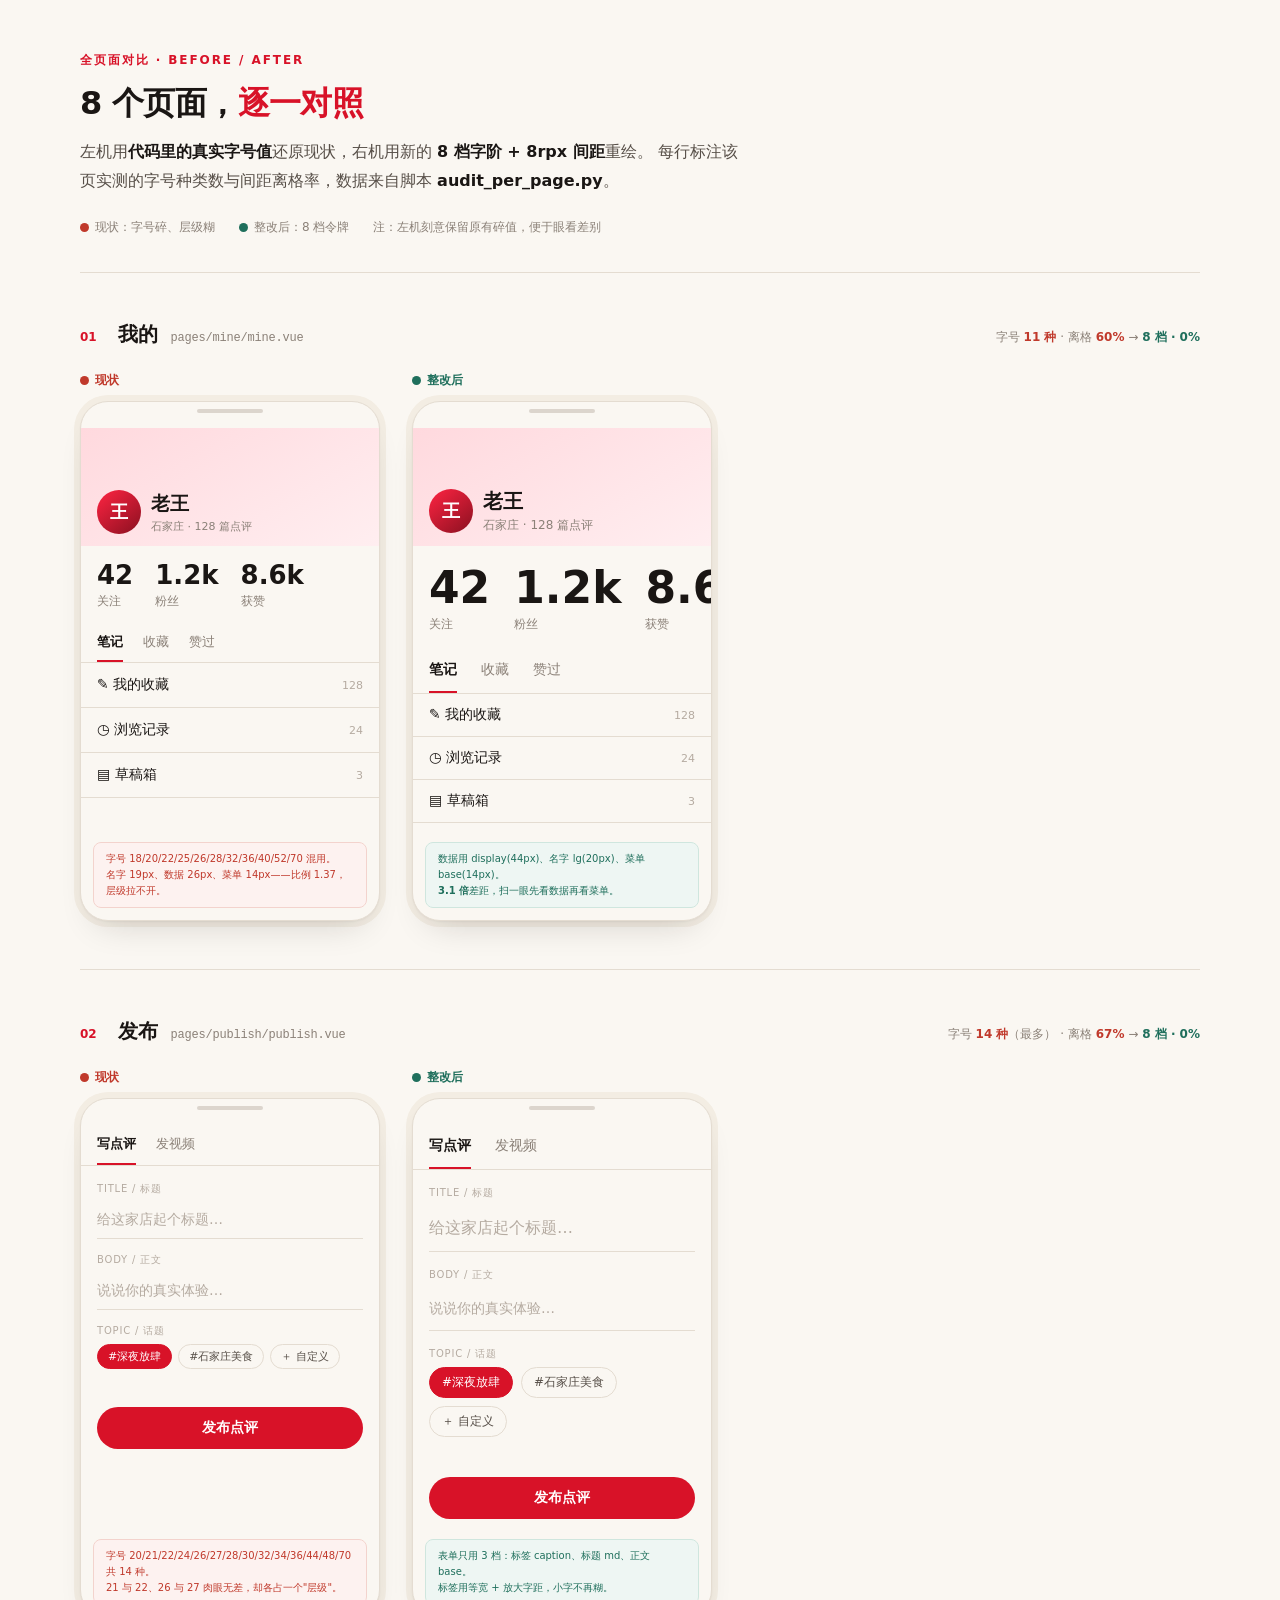
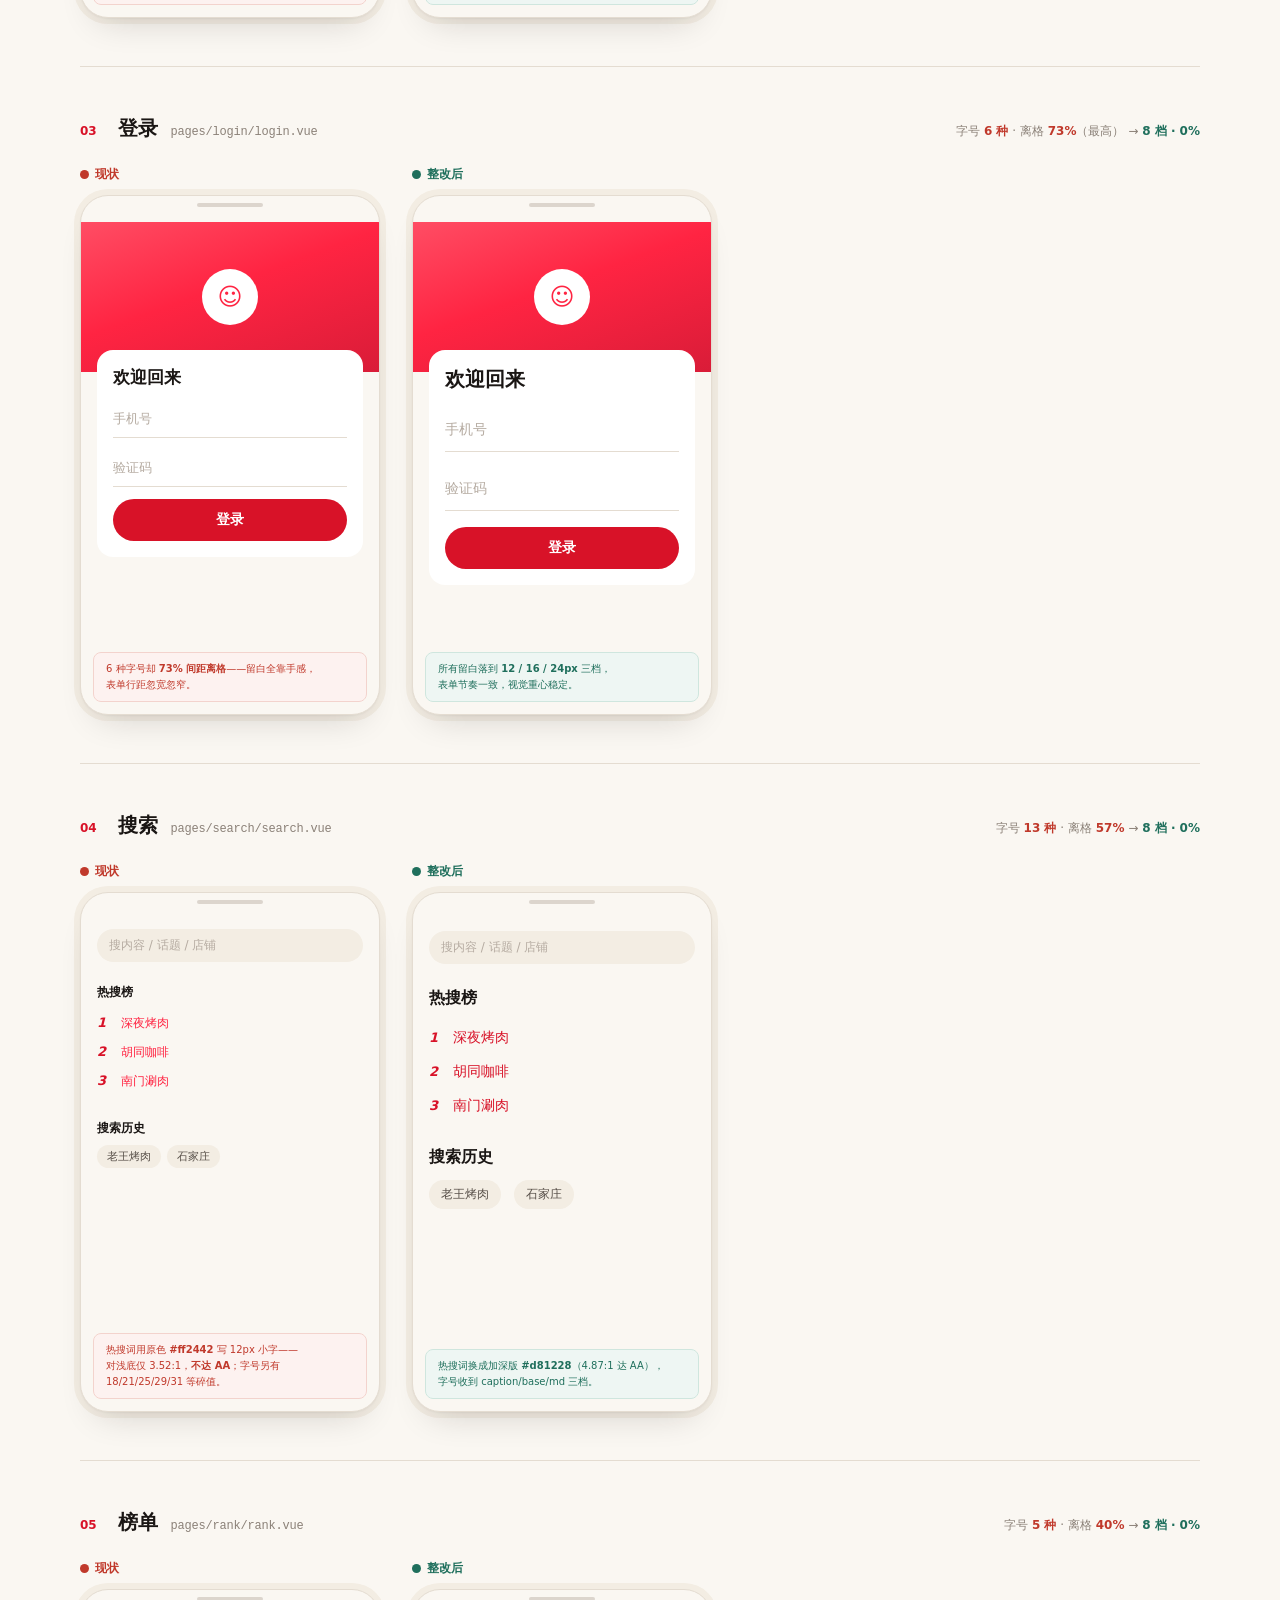
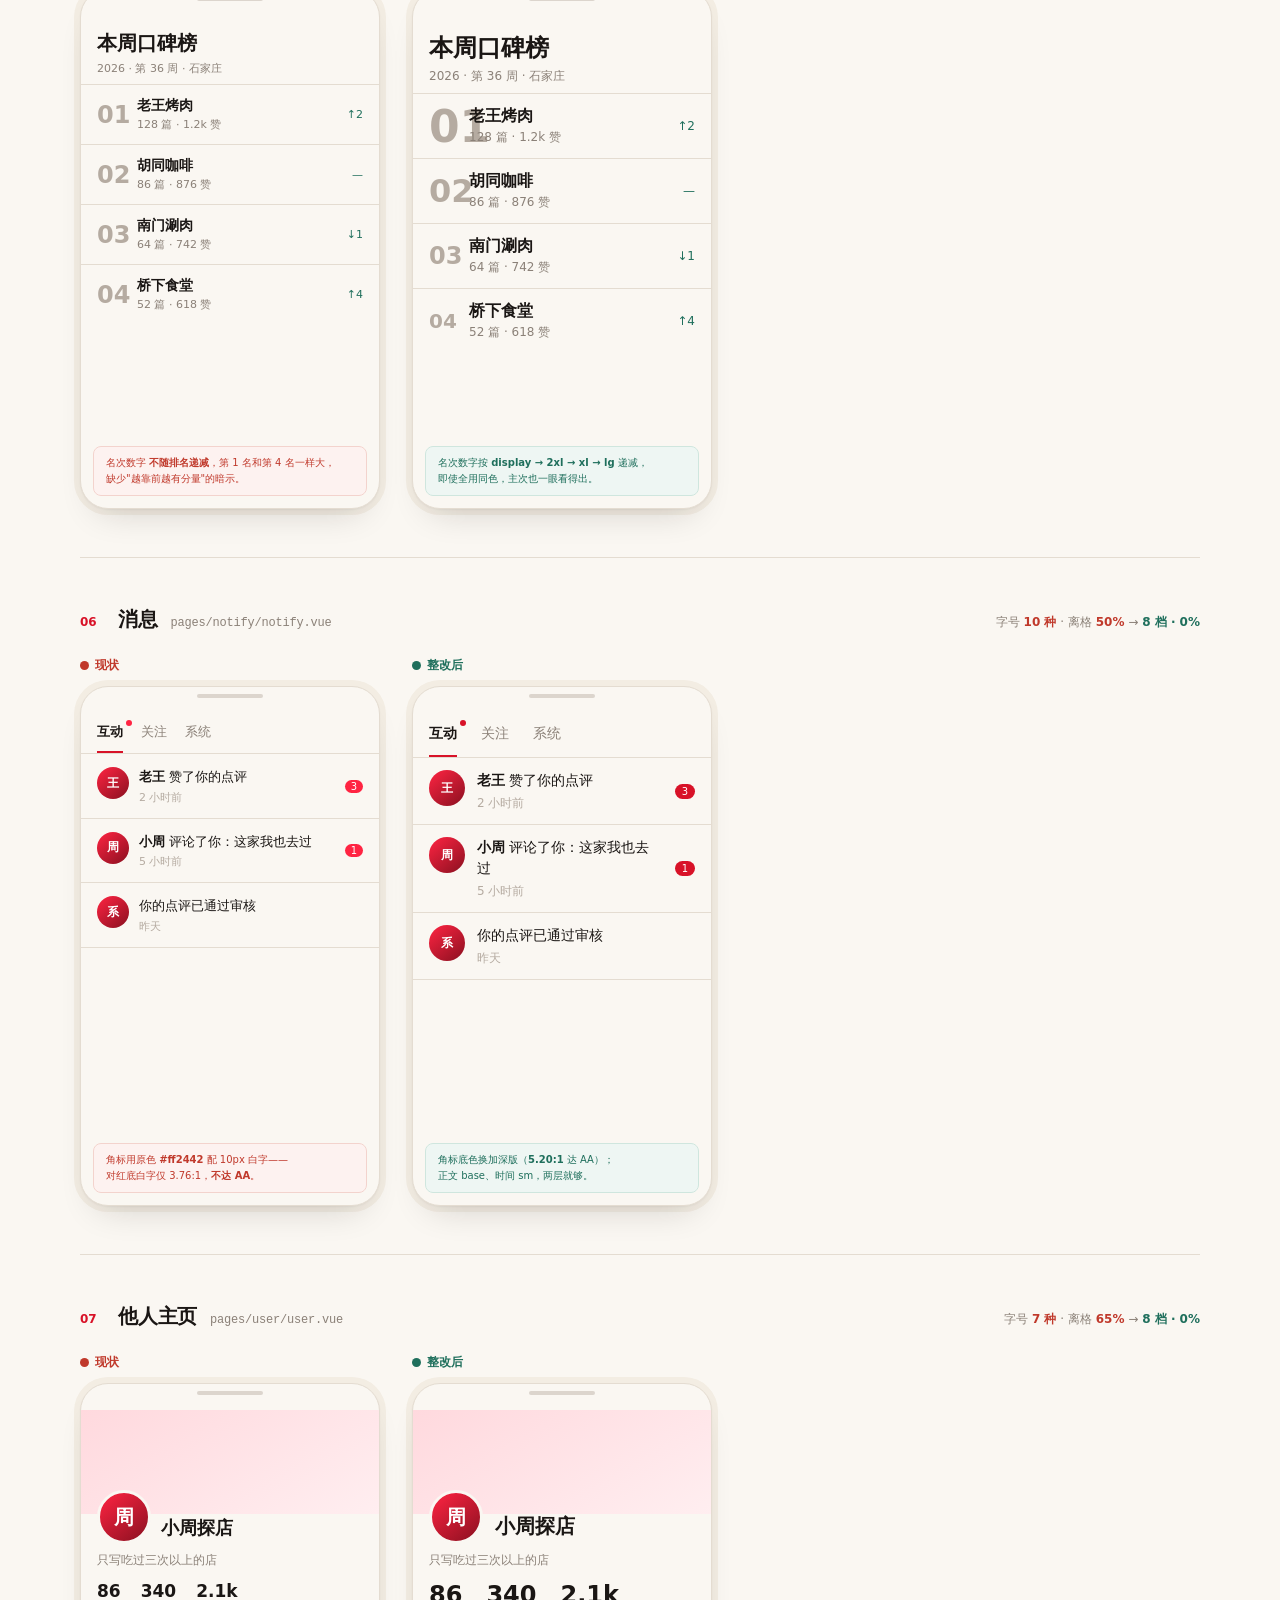
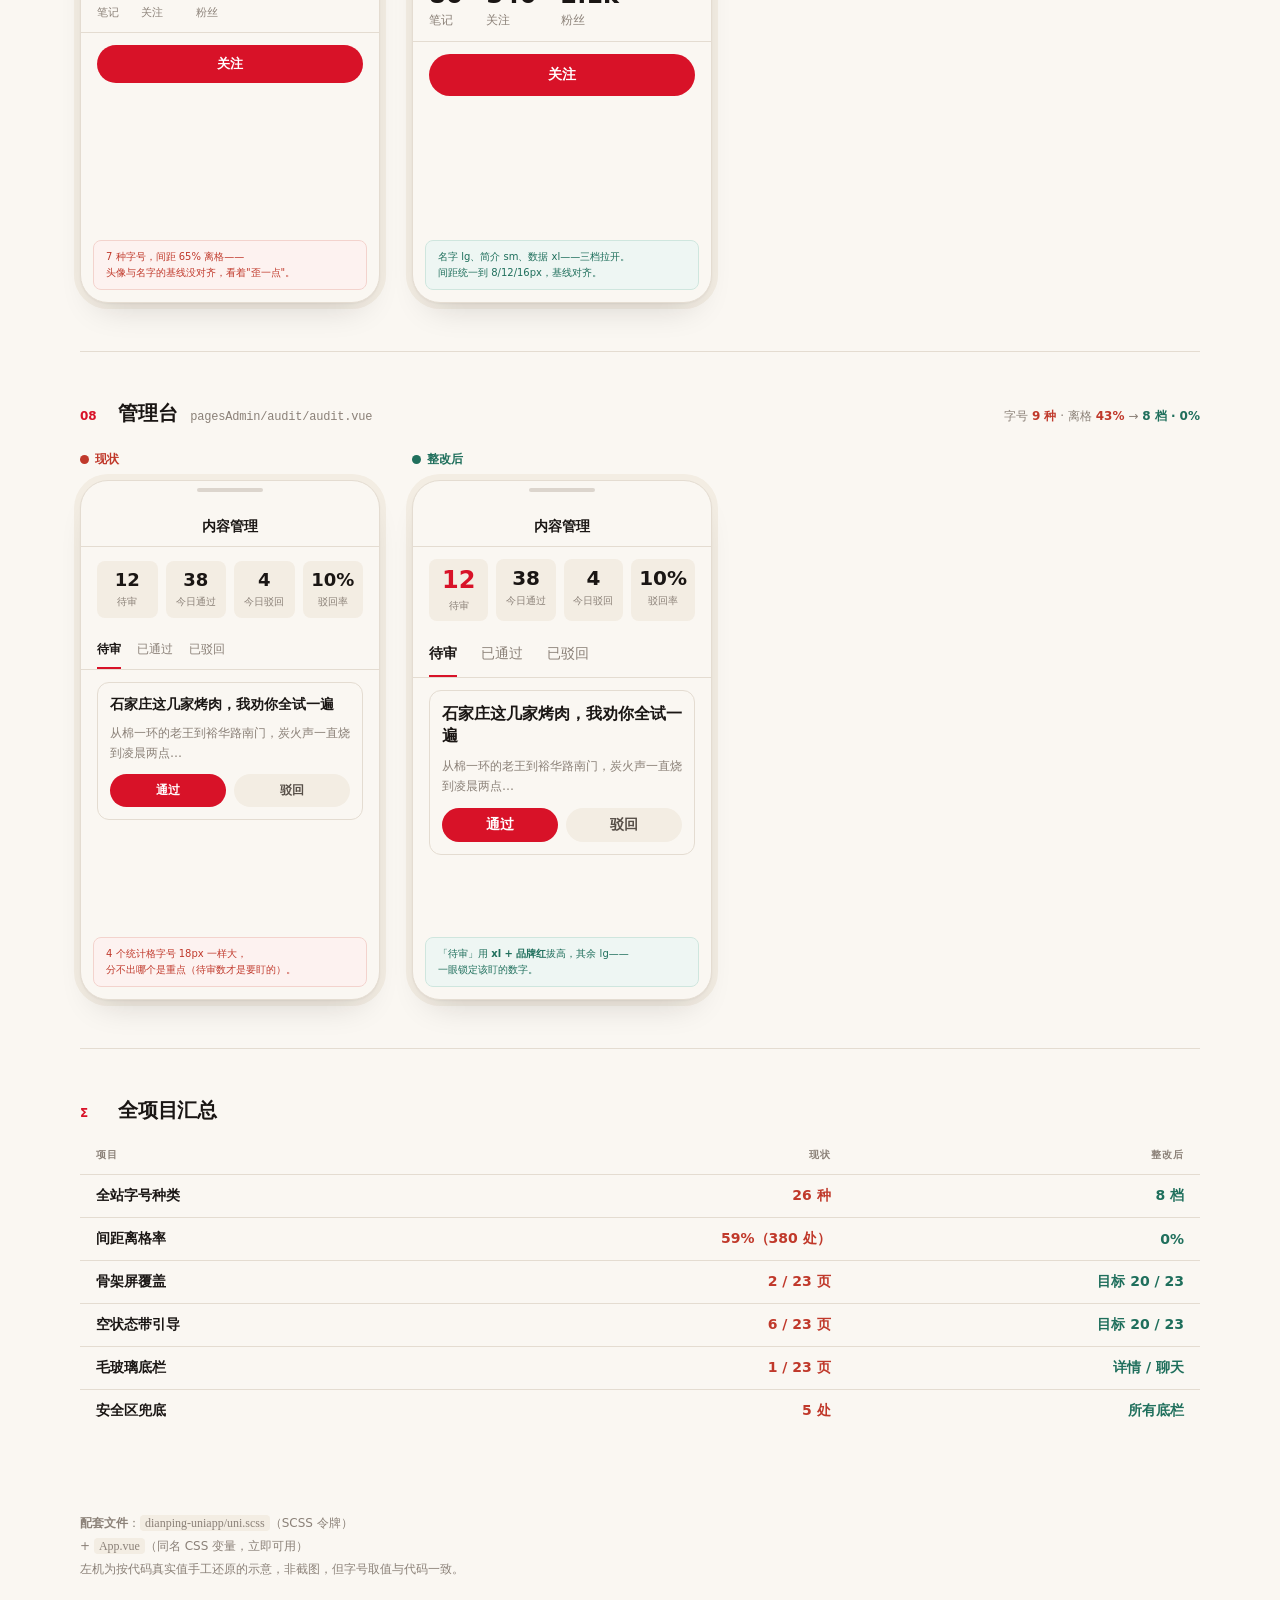
==== 设计/UI整改原型-全页面对比.html @ d87eb386 "feat(前端): 设计令牌层（uni.scss + App.vue CSS 变量） 背景：UI 审查实测全站 26 种字号、59% 间距离格，根因是缺一层 设计令牌基础设施（无 uni.scss、0" ====
<!DOCTYPE html>
<html lang="zh-CN">
<head>
<meta charset="UTF-8">
<meta name="viewport" content="width=device-width, initial-scale=1">
<title>本地点评 · 全页面前后对比</title>
<style>
/* ============================================================
   全页面前后对比
   每页两机并排：左=现状（用代码里的真实碎值）右=整改后（8 档令牌）
   数据来源：设计/audit_per_page.py
   ============================================================ */
:root{
  --paper:#faf7f2; --card:#fff; --soft:#f3ede3;
  --ink:#1a1614; --ink2:#574f48; --ink3:#8b8178; --ink4:#b5aba1;
  --line:#e4dcd1;
  --brand:#ff2442; --brand-deep:#d81228; --accent-soft:#fceae7;
  --jade:#1f6f5c;
  --fs-caption:10px; --fs-sm:12px; --fs-base:14px; --fs-md:16px;
  --fs-lg:20px; --fs-xl:24px; --fs-2xl:32px; --fs-display:44px;
  --sp-1:4px; --sp-2:8px; --sp-3:12px; --sp-4:16px;
  --sp-5:24px; --sp-6:32px; --sp-7:48px; --sp-8:64px;
  --r-md:8px; --r-lg:14px; --r-pill:999px;
  --e-expo:cubic-bezier(0.16,1,0.3,1);
  --wrong:#c0392b;
}
*,*::before,*::after{box-sizing:border-box}
body{
  margin:0;background:var(--paper);color:var(--ink);
  font-family:'PingFang SC','Microsoft YaHei',-apple-system,BlinkMacSystemFont,system-ui,sans-serif;
  -webkit-font-smoothing:antialiased;
}
.wrap{width:min(1120px,100% - 40px);margin-inline:auto}
@media(max-width:720px){.wrap{width:calc(100% - 24px)}}

header{padding:52px 0 36px;border-bottom:1px solid var(--line)}
.eyebrow{font-size:var(--fs-sm);letter-spacing:.16em;text-transform:uppercase;color:var(--brand-deep);font-weight:600;margin-bottom:var(--sp-4)}
h1{font-size:var(--fs-2xl);line-height:1.15;margin:0 0 var(--sp-4);letter-spacing:-.02em}
h1 em{font-style:normal;color:var(--brand-deep)}
.lede{font-size:var(--fs-md);line-height:1.8;color:var(--ink2);max-width:66ch;margin:0}
.lede b{color:var(--ink);font-weight:600}
.legend{
  display:flex;gap:var(--sp-5);flex-wrap:wrap;margin-top:var(--sp-5);
  font-size:var(--fs-sm);color:var(--ink3);
}
.legend span{display:flex;align-items:center;gap:6px}
.dot{width:9px;height:9px;border-radius:50%;flex-shrink:0}
.dot.bad{background:var(--wrong)}
.dot.ok{background:var(--jade)}

/* ---------- 对比行 ---------- */
.row{padding:var(--sp-7) 0;border-bottom:1px solid var(--line)}
.row-head{display:flex;align-items:baseline;gap:var(--sp-3);flex-wrap:wrap;margin-bottom:var(--sp-5)}
.row-no{font-size:var(--fs-sm);font-weight:600;color:var(--brand-deep);min-width:26px;font-variant-numeric:tabular-nums}
.row-t{font-size:var(--fs-lg);margin:0;letter-spacing:-.01em}
.row-t code{
  font-family:ui-monospace,'Cascadia Mono',Menlo,Consolas,monospace;
  font-size:var(--fs-sm);color:var(--ink3);font-weight:400;margin-left:6px;
}
.row-stat{
  margin-left:auto;font-size:var(--fs-sm);color:var(--ink3);
  font-variant-numeric:tabular-nums;
}
.row-stat b{color:var(--wrong)}
.row-stat i{font-style:normal;color:var(--jade);font-weight:600}

/* 双机并排 */
.pair{display:flex;gap:var(--sp-6);flex-wrap:wrap;align-items:flex-start}
.slot{display:flex;flex-direction:column;gap:var(--sp-3)}
.slot-label{
  font-size:var(--fs-sm);font-weight:600;display:flex;align-items:center;gap:6px;
}
.slot-label.bad{color:var(--wrong)}
.slot-label.ok{color:var(--jade)}

/* ---------- 手机 ---------- */
.phone{
  width:300px;height:520px;background:var(--paper);border-radius:28px;
  border:1px solid var(--line);position:relative;overflow:hidden;flex-shrink:0;
  box-shadow:0 1px 2px rgba(26,22,20,.04), 0 18px 36px -18px rgba(26,22,20,.2), 0 0 0 6px var(--soft);
}
.phone::before{
  content:'';position:absolute;top:7px;left:50%;translate:-50% 0;z-index:30;
  width:66px;height:4px;border-radius:2px;background:var(--ink4);opacity:.45;
}
.scr{height:100%;overflow:hidden;display:flex;flex-direction:column}
.pad{padding:var(--sp-4)}
/* 手机内的说明浮条 */
.note{
  position:absolute;left:var(--sp-3);right:var(--sp-3);bottom:var(--sp-3);z-index:25;
  font-size:var(--fs-caption);line-height:1.6;padding:var(--sp-2) var(--sp-3);
  border-radius:var(--r-md);
}
.note.bad{background:#fdf2f0;color:var(--wrong);border:1px solid #f3d3cd}
.note.ok{background:#eef6f3;color:var(--jade);border:1px solid #cfe6de}

/* 状态栏占位 */
.statusbar{height:26px;flex-shrink:0}
.titlebar{
  display:flex;align-items:center;justify-content:center;height:40px;
  border-bottom:1px solid var(--line);flex-shrink:0;font-weight:600;
}

/* ============ 现状版专用：刻意用碎值 ============ */
/* 我的 mine */
.m-banner{height:118px;background:linear-gradient(150deg,#ffd9de,#ffeef0);position:relative;flex-shrink:0}
.m-head{position:absolute;left:16px;bottom:12px;display:flex;gap:10px;align-items:center}
.m-av{width:44px;height:44px;border-radius:50%;background:linear-gradient(140deg,#ff2442,#8a1020);display:grid;place-items:center;color:#fff;font-size:18px;font-weight:700}
.m-name{font-size:19px;font-weight:700}          /* 现状 38rpx */
.m-sub{font-size:11px;color:#8b8178;margin-top:2px}  /* 现状 22rpx */
.m-stats{display:flex;gap:22px;padding:14px 16px}
.m-stat b{font-size:26px;font-weight:700;display:block}  /* 现状 52rpx */
.m-stat span{font-size:12px;color:#8b8178}
.m-tabs{display:flex;gap:20px;padding:0 16px;border-bottom:1px solid var(--line)}
.m-tab{font-size:13px;padding:9px 0;color:#8b8178}
.m-tab.on{color:#1a1614;font-weight:600;border-bottom:2px solid #d81228}
.m-row{display:flex;align-items:center;gap:12px;padding:13px 16px;border-bottom:1px solid var(--line);font-size:14px}
.m-row i{margin-left:auto;font-style:normal;font-size:11px;color:#b5aba1}

/* 发布 publish */
.p-tabs{display:flex;gap:20px;padding:0 16px;border-bottom:1px solid var(--line);flex-shrink:0}
.p-tab{font-size:13px;padding:10px 0;color:#8b8178}
.p-tab.on{color:#1a1614;font-weight:600;border-bottom:2px solid #d81228}
.p-label{font-size:10px;color:#b5aba1;letter-spacing:.08em;margin-bottom:6px;display:block}
.p-input{border-bottom:1px solid var(--line);padding:9px 0;font-size:14px;color:#b5aba1;margin-bottom:14px}
.p-chips{display:flex;gap:6px;flex-wrap:wrap;margin-bottom:14px}
.p-chip{font-size:11px;padding:4px 10px;border:1px solid var(--line);border-radius:999px;color:#574f48}
.p-chip.on{background:#d81228;color:#fff;border-color:#d81228}
.p-btn{margin:8px 16px;padding:12px;border-radius:999px;background:#d81228;color:#fff;text-align:center;font-size:14px;font-weight:600}

/* 登录 login */
.l-hero{height:150px;background:linear-gradient(160deg,#ff4d64,#ff2442 45%,#d91c38);display:grid;place-items:center;flex-shrink:0}
.l-face{width:56px;height:56px;border-radius:50%;background:#fff;display:grid;place-items:center;font-size:24px;color:#ff2442}
.l-card{margin:-22px 16px 0;background:#fff;border-radius:16px;padding:16px;position:relative;z-index:2}
.l-title{font-size:17px;font-weight:700;margin-bottom:12px}
.l-input{border-bottom:1px solid var(--line);padding:9px 0;font-size:13px;color:#b5aba1;margin-bottom:12px}
.l-btn{padding:12px;border-radius:999px;background:#d81228;color:#fff;text-align:center;font-size:14px;font-weight:600}

/* 搜索 search */
.s-bar{margin:10px 16px;background:var(--soft);border-radius:999px;padding:8px 12px;font-size:12px;color:#b5aba1}
.s-sec{padding:12px 16px}
.s-sec-t{font-size:12px;font-weight:700;margin-bottom:8px}
.s-chip{display:inline-block;font-size:11px;padding:4px 10px;background:var(--soft);border-radius:999px;margin:0 6px 6px 0;color:#574f48}
.s-hot{display:flex;gap:8px;align-items:baseline;padding:6px 0;font-size:12px}
.s-hot b{color:#d81228;font-style:italic;font-size:13px;min-width:16px}
.s-hot .n{color:var(--brand)}   /* ← 现状：小字误用原色 */

/* 榜单 rank */
.r-head{padding:14px 16px 8px;flex-shrink:0}
.r-head h4{font-size:20px;margin:0;font-weight:700}
.r-head p{font-size:11px;color:#8b8178;margin:4px 0 0}
.r-row{display:grid;grid-template-columns:30px 1fr auto;gap:10px;align-items:center;padding:12px 16px;border-top:1px solid var(--line)}
.r-no{font-size:24px;font-weight:700;color:#b5aba1;line-height:.85}
.r-row:first-child .r-no{color:#d81228}
.r-nm{font-size:14px;font-weight:600}
.r-sb{font-size:11px;color:#8b8178;margin-top:2px}
.r-v{font-size:11px;color:var(--jade)}

/* 消息 notify */
.n-tabs{display:flex;gap:18px;padding:0 16px;border-bottom:1px solid var(--line);flex-shrink:0}
.n-tab{font-size:13px;padding:10px 0;color:#8b8178;position:relative}
.n-tab.on{color:#1a1614;font-weight:600;border-bottom:2px solid #d81228}
.n-dot{position:absolute;top:7px;right:-9px;width:6px;height:6px;border-radius:50%;background:#ff2442}
.n-item{display:flex;gap:10px;padding:13px 16px;border-bottom:1px solid var(--line);align-items:flex-start}
.n-av{width:32px;height:32px;border-radius:50%;background:linear-gradient(140deg,#ff2442,#8a1020);flex-shrink:0;display:grid;place-items:center;color:#fff;font-size:12px;font-weight:600}
.n-tx{flex:1;min-width:0}
.n-t1{font-size:13px;line-height:1.5}
.n-t2{font-size:11px;color:#b5aba1;margin-top:3px}
.n-badge{background:#ff2442;color:#fff;font-size:10px;padding:1px 6px;border-radius:999px;align-self:center}  /* ← 小字误用原色 */

/* 他人主页 user */
.u-banner{height:104px;background:linear-gradient(150deg,#ffd9de,#ffeef0);flex-shrink:0}
.u-head{padding:0 16px;display:flex;align-items:flex-end;gap:10px;margin-top:-24px;position:relative;z-index:2}
.u-av{width:54px;height:54px;border-radius:50%;background:linear-gradient(140deg,#ff2442,#8a1020);border:3px solid var(--paper);display:grid;place-items:center;color:#fff;font-size:20px;font-weight:700}
.u-nm{font-size:18px;font-weight:700;padding-bottom:4px}
.u-bio{font-size:12px;color:#8b8178;padding:8px 16px 0}
.u-stats{display:flex;gap:20px;padding:12px 16px;border-bottom:1px solid var(--line)}
.u-stat b{font-size:17px;font-weight:700;display:block}
.u-stat span{font-size:11px;color:#8b8178}
.u-btn{margin:12px 16px;padding:10px;border-radius:999px;background:#d81228;color:#fff;text-align:center;font-size:13px;font-weight:600}

/* 管理台 audit */
.a-stat{display:grid;grid-template-columns:repeat(4,1fr);gap:8px;padding:14px 16px}
.a-cell{background:var(--soft);border-radius:8px;padding:9px 8px;text-align:center}
.a-cell b{font-size:18px;font-weight:700;display:block;line-height:1.1}
.a-cell span{font-size:10px;color:#8b8178}
.a-tabs{display:flex;gap:16px;padding:0 16px;border-bottom:1px solid var(--line)}
.a-tab{font-size:12px;padding:9px 0;color:#8b8178}
.a-tab.on{color:#1a1614;font-weight:600;border-bottom:2px solid #d81228}
.a-card{margin:12px 16px;border:1px solid var(--line);border-radius:12px;padding:12px}
.a-card h5{font-size:14px;margin:0 0 8px;line-height:1.4}
.a-card p{font-size:12px;color:#8b8178;line-height:1.7;margin:0 0 10px}
.a-ops{display:flex;gap:8px}
.a-op{flex:1;padding:8px;border-radius:999px;text-align:center;font-size:12px;font-weight:600}
.a-op.pass{background:#d81228;color:#fff}
.a-op.rej{background:var(--soft);color:#574f48}
</style>
</head>
<body>

<div class="wrap">
  <header>
    <div class="eyebrow">全页面对比 · Before / After</div>
    <h1>8 个页面，<em>逐一对照</em></h1>
    <p class="lede">
      左机用<b>代码里的真实字号值</b>还原现状，右机用新的 <b>8 档字阶 + 8rpx 间距</b>重绘。
      每行标注该页实测的字号种类数与间距离格率，数据来自脚本 <b>audit_per_page.py</b>。
    </p>
    <div class="legend">
      <span><i class="dot bad"></i>现状：字号碎、层级糊</span>
      <span><i class="dot ok"></i>整改后：8 档令牌</span>
      <span>注：左机刻意保留原有碎值，便于眼看差别</span>
    </div>
  </header>

  <!-- ========== 1 我的 ========== -->
  <section class="row">
    <div class="row-head">
      <span class="row-no">01</span>
      <h2 class="row-t">我的 <code>pages/mine/mine.vue</code></h2>
      <span class="row-stat">字号 <b>11 种</b> · 离格 <b>60%</b> → <i>8 档 · 0%</i></span>
    </div>
    <div class="pair">
      <div class="slot">
        <div class="slot-label bad"><i class="dot bad"></i>现状</div>
        <div class="phone">
          <div class="scr">
            <div class="statusbar"></div>
            <div class="m-banner">
              <div class="m-head">
                <div class="m-av">王</div>
                <div>
                  <div class="m-name">老王</div>
                  <div class="m-sub">石家庄 · 128 篇点评</div>
                </div>
              </div>
            </div>
            <div class="m-stats">
              <div class="m-stat"><b>42</b><span>关注</span></div>
              <div class="m-stat"><b>1.2k</b><span>粉丝</span></div>
              <div class="m-stat"><b>8.6k</b><span>获赞</span></div>
            </div>
            <div class="m-tabs">
              <div class="m-tab on">笔记</div><div class="m-tab">收藏</div><div class="m-tab">赞过</div>
            </div>
            <div class="m-row">✎ 我的收藏 <i>128</i></div>
            <div class="m-row">◷ 浏览记录 <i>24</i></div>
            <div class="m-row">▤ 草稿箱 <i>3</i></div>
          </div>
          <div class="note bad">
            字号 18/20/22/25/26/28/32/36/40/52/70 混用。<br>
            名字 19px、数据 26px、菜单 14px——比例 1.37，层级拉不开。
          </div>
        </div>
      </div>
      <div class="slot">
        <div class="slot-label ok"><i class="dot ok"></i>整改后</div>
        <div class="phone">
          <div class="scr">
            <div class="statusbar"></div>
            <div class="m-banner">
              <div class="m-head">
                <div class="m-av">王</div>
                <div>
                  <div class="m-name" style="font-size:var(--fs-lg)">老王</div>
                  <div class="m-sub" style="font-size:var(--fs-sm)">石家庄 · 128 篇点评</div>
                </div>
              </div>
            </div>
            <div class="m-stats" style="gap:var(--sp-5);padding:var(--sp-4)">
              <div class="m-stat"><b style="font-size:var(--fs-display)">42</b><span style="font-size:var(--fs-sm)">关注</span></div>
              <div class="m-stat"><b style="font-size:var(--fs-display)">1.2k</b><span style="font-size:var(--fs-sm)">粉丝</span></div>
              <div class="m-stat"><b style="font-size:var(--fs-display)">8.6k</b><span style="font-size:var(--fs-sm)">获赞</span></div>
            </div>
            <div class="m-tabs" style="gap:var(--sp-5);padding:0 var(--sp-4)">
              <div class="m-tab on" style="font-size:var(--fs-base);padding:var(--sp-3) 0">笔记</div>
              <div class="m-tab" style="font-size:var(--fs-base);padding:var(--sp-3) 0">收藏</div>
              <div class="m-tab" style="font-size:var(--fs-base);padding:var(--sp-3) 0">赞过</div>
            </div>
            <div class="m-row" style="font-size:var(--fs-base);padding:var(--sp-3) var(--sp-4)">✎ 我的收藏 <i>128</i></div>
            <div class="m-row" style="font-size:var(--fs-base);padding:var(--sp-3) var(--sp-4)">◷ 浏览记录 <i>24</i></div>
            <div class="m-row" style="font-size:var(--fs-base);padding:var(--sp-3) var(--sp-4)">▤ 草稿箱 <i>3</i></div>
          </div>
          <div class="note ok">
            数据用 display(44px)、名字 lg(20px)、菜单 base(14px)。<br>
            <b>3.1 倍</b>差距，扫一眼先看数据再看菜单。
          </div>
        </div>
      </div>
    </div>
  </section>

  <!-- ========== 2 发布 ========== -->
  <section class="row">
    <div class="row-head">
      <span class="row-no">02</span>
      <h2 class="row-t">发布 <code>pages/publish/publish.vue</code></h2>
      <span class="row-stat">字号 <b>14 种</b>（最多） · 离格 <b>67%</b> → <i>8 档 · 0%</i></span>
    </div>
    <div class="pair">
      <div class="slot">
        <div class="slot-label bad"><i class="dot bad"></i>现状</div>
        <div class="phone">
          <div class="scr">
            <div class="statusbar"></div>
            <div class="p-tabs"><div class="p-tab on">写点评</div><div class="p-tab">发视频</div></div>
            <div class="pad" style="padding:16px">
              <span class="p-label">TITLE / 标题</span>
              <div class="p-input">给这家店起个标题…</div>
              <span class="p-label">BODY / 正文</span>
              <div class="p-input">说说你的真实体验…</div>
              <span class="p-label">TOPIC / 话题</span>
              <div class="p-chips">
                <span class="p-chip on">#深夜放肆</span>
                <span class="p-chip">#石家庄美食</span>
                <span class="p-chip">＋ 自定义</span>
              </div>
            </div>
            <div class="p-btn">发布点评</div>
          </div>
          <div class="note bad">
            字号 20/21/22/24/26/27/28/30/32/34/36/44/48/70 共 14 种。<br>
            21 与 22、26 与 27 肉眼无差，却各占一个"层级"。
          </div>
        </div>
      </div>
      <div class="slot">
        <div class="slot-label ok"><i class="dot ok"></i>整改后</div>
        <div class="phone">
          <div class="scr">
            <div class="statusbar"></div>
            <div class="p-tabs" style="gap:var(--sp-5);padding:0 var(--sp-4)">
              <div class="p-tab on" style="font-size:var(--fs-base);padding:var(--sp-3) 0">写点评</div>
              <div class="p-tab" style="font-size:var(--fs-base);padding:var(--sp-3) 0">发视频</div>
            </div>
            <div class="pad" style="padding:var(--sp-4)">
              <span class="p-label" style="font-size:var(--fs-caption)">TITLE / 标题</span>
              <div class="p-input" style="font-size:var(--fs-md);padding:var(--sp-3) 0;margin-bottom:var(--sp-4)">给这家店起个标题…</div>
              <span class="p-label" style="font-size:var(--fs-caption)">BODY / 正文</span>
              <div class="p-input" style="font-size:var(--fs-base);padding:var(--sp-3) 0;margin-bottom:var(--sp-4)">说说你的真实体验…</div>
              <span class="p-label" style="font-size:var(--fs-caption)">TOPIC / 话题</span>
              <div class="p-chips" style="gap:var(--sp-2);margin-bottom:var(--sp-4)">
                <span class="p-chip on" style="font-size:var(--fs-sm);padding:6px 12px">#深夜放肆</span>
                <span class="p-chip" style="font-size:var(--fs-sm);padding:6px 12px">#石家庄美食</span>
                <span class="p-chip" style="font-size:var(--fs-sm);padding:6px 12px">＋ 自定义</span>
              </div>
            </div>
            <div class="p-btn" style="font-size:var(--fs-base);padding:var(--sp-3);margin:var(--sp-2) var(--sp-4)">发布点评</div>
          </div>
          <div class="note ok">
            表单只用 3 档：标签 caption、标题 md、正文 base。<br>
            标签用等宽 + 放大字距，小字不再糊。
          </div>
        </div>
      </div>
    </div>
  </section>

  <!-- ========== 3 登录 ========== -->
  <section class="row">
    <div class="row-head">
      <span class="row-no">03</span>
      <h2 class="row-t">登录 <code>pages/login/login.vue</code></h2>
      <span class="row-stat">字号 <b>6 种</b> · 离格 <b>73%</b>（最高） → <i>8 档 · 0%</i></span>
    </div>
    <div class="pair">
      <div class="slot">
        <div class="slot-label bad"><i class="dot bad"></i>现状</div>
        <div class="phone">
          <div class="scr">
            <div class="statusbar"></div>
            <div class="l-hero"><div class="l-face">☺</div></div>
            <div class="l-card">
              <div class="l-title">欢迎回来</div>
              <div class="l-input">手机号</div>
              <div class="l-input">验证码</div>
              <div class="l-btn">登录</div>
            </div>
          </div>
          <div class="note bad">
            6 种字号却 <b>73% 间距离格</b>——留白全靠手感，<br>
            表单行距忽宽忽窄。
          </div>
        </div>
      </div>
      <div class="slot">
        <div class="slot-label ok"><i class="dot ok"></i>整改后</div>
        <div class="phone">
          <div class="scr">
            <div class="statusbar"></div>
            <div class="l-hero"><div class="l-face">☺</div></div>
            <div class="l-card" style="padding:var(--sp-4);margin:-22px var(--sp-4) 0">
              <div class="l-title" style="font-size:var(--fs-lg);margin-bottom:var(--sp-4)">欢迎回来</div>
              <div class="l-input" style="font-size:var(--fs-base);padding:var(--sp-3) 0;margin-bottom:var(--sp-4)">手机号</div>
              <div class="l-input" style="font-size:var(--fs-base);padding:var(--sp-3) 0;margin-bottom:var(--sp-4)">验证码</div>
              <div class="l-btn" style="font-size:var(--fs-base);padding:var(--sp-3)">登录</div>
            </div>
          </div>
          <div class="note ok">
            所有留白落到 <b>12 / 16 / 24px</b> 三档，<br>
            表单节奏一致，视觉重心稳定。
          </div>
        </div>
      </div>
    </div>
  </section>

  <!-- ========== 4 搜索 ========== -->
  <section class="row">
    <div class="row-head">
      <span class="row-no">04</span>
      <h2 class="row-t">搜索 <code>pages/search/search.vue</code></h2>
      <span class="row-stat">字号 <b>13 种</b> · 离格 <b>57%</b> → <i>8 档 · 0%</i></span>
    </div>
    <div class="pair">
      <div class="slot">
        <div class="slot-label bad"><i class="dot bad"></i>现状</div>
        <div class="phone">
          <div class="scr">
            <div class="statusbar"></div>
            <div class="s-bar">搜内容 / 话题 / 店铺</div>
            <div class="s-sec">
              <div class="s-sec-t">热搜榜</div>
              <div class="s-hot"><b>1</b><span class="n">深夜烤肉</span></div>
              <div class="s-hot"><b>2</b><span class="n">胡同咖啡</span></div>
              <div class="s-hot"><b>3</b><span class="n">南门涮肉</span></div>
            </div>
            <div class="s-sec">
              <div class="s-sec-t">搜索历史</div>
              <span class="s-chip">老王烤肉</span><span class="s-chip">石家庄</span>
            </div>
          </div>
          <div class="note bad">
            热搜词用原色 <b>#ff2442</b> 写 12px 小字——<br>
            对浅底仅 3.52:1，<b>不达 AA</b>；字号另有 18/21/25/29/31 等碎值。
          </div>
        </div>
      </div>
      <div class="slot">
        <div class="slot-label ok"><i class="dot ok"></i>整改后</div>
        <div class="phone">
          <div class="scr">
            <div class="statusbar"></div>
            <div class="s-bar" style="margin:var(--sp-3) var(--sp-4);padding:var(--sp-2) var(--sp-3);font-size:var(--fs-sm)">搜内容 / 话题 / 店铺</div>
            <div class="s-sec" style="padding:var(--sp-3) var(--sp-4)">
              <div class="s-sec-t" style="font-size:var(--fs-md);margin-bottom:var(--sp-3)">热搜榜</div>
              <div class="s-hot" style="font-size:var(--fs-base);padding:var(--sp-2) 0"><b>1</b><span style="color:var(--brand-deep)">深夜烤肉</span></div>
              <div class="s-hot" style="font-size:var(--fs-base);padding:var(--sp-2) 0"><b>2</b><span style="color:var(--brand-deep)">胡同咖啡</span></div>
              <div class="s-hot" style="font-size:var(--fs-base);padding:var(--sp-2) 0"><b>3</b><span style="color:var(--brand-deep)">南门涮肉</span></div>
            </div>
            <div class="s-sec" style="padding:var(--sp-3) var(--sp-4)">
              <div class="s-sec-t" style="font-size:var(--fs-md);margin-bottom:var(--sp-3)">搜索历史</div>
              <span class="s-chip" style="font-size:var(--fs-sm);padding:6px 12px;margin:0 var(--sp-2) var(--sp-2) 0">老王烤肉</span>
              <span class="s-chip" style="font-size:var(--fs-sm);padding:6px 12px">石家庄</span>
            </div>
          </div>
          <div class="note ok">
            热搜词换成加深版 <b>#d81228</b>（4.87:1 达 AA），<br>
            字号收到 caption/base/md 三档。
          </div>
        </div>
      </div>
    </div>
  </section>

  <!-- ========== 5 榜单 ========== -->
  <section class="row">
    <div class="row-head">
      <span class="row-no">05</span>
      <h2 class="row-t">榜单 <code>pages/rank/rank.vue</code></h2>
      <span class="row-stat">字号 <b>5 种</b> · 离格 <b>40%</b> → <i>8 档 · 0%</i></span>
    </div>
    <div class="pair">
      <div class="slot">
        <div class="slot-label bad"><i class="dot bad"></i>现状</div>
        <div class="phone">
          <div class="scr">
            <div class="statusbar"></div>
            <div class="r-head"><h4>本周口碑榜</h4><p>2026 · 第 36 周 · 石家庄</p></div>
            <div class="r-row"><span class="r-no">01</span><div><div class="r-nm">老王烤肉</div><div class="r-sb">128 篇 · 1.2k 赞</div></div><span class="r-v">↑2</span></div>
            <div class="r-row"><span class="r-no">02</span><div><div class="r-nm">胡同咖啡</div><div class="r-sb">86 篇 · 876 赞</div></div><span class="r-v">—</span></div>
            <div class="r-row"><span class="r-no">03</span><div><div class="r-nm">南门涮肉</div><div class="r-sb">64 篇 · 742 赞</div></div><span class="r-v">↓1</span></div>
            <div class="r-row"><span class="r-no">04</span><div><div class="r-nm">桥下食堂</div><div class="r-sb">52 篇 · 618 赞</div></div><span class="r-v">↑4</span></div>
          </div>
          <div class="note bad">
            名次数字 <b>不随排名递减</b>，第 1 名和第 4 名一样大，<br>
            缺少"越靠前越有分量"的暗示。
          </div>
        </div>
      </div>
      <div class="slot">
        <div class="slot-label ok"><i class="dot ok"></i>整改后</div>
        <div class="phone">
          <div class="scr">
            <div class="statusbar"></div>
            <div class="r-head" style="padding:var(--sp-4) var(--sp-4) var(--sp-2)">
              <h4 style="font-size:var(--fs-xl)">本周口碑榜</h4>
              <p style="font-size:var(--fs-sm);margin-top:var(--sp-1)">2026 · 第 36 周 · 石家庄</p>
            </div>
            <div class="r-row" style="padding:var(--sp-3) var(--sp-4)">
              <span class="r-no" style="font-size:var(--fs-display)">01</span>
              <div><div class="r-nm" style="font-size:var(--fs-md)">老王烤肉</div><div class="r-sb" style="font-size:var(--fs-sm)">128 篇 · 1.2k 赞</div></div>
              <span class="r-v" style="font-size:var(--fs-sm)">↑2</span>
            </div>
            <div class="r-row" style="padding:var(--sp-3) var(--sp-4)">
              <span class="r-no" style="font-size:var(--fs-2xl)">02</span>
              <div><div class="r-nm" style="font-size:var(--fs-md)">胡同咖啡</div><div class="r-sb" style="font-size:var(--fs-sm)">86 篇 · 876 赞</div></div>
              <span class="r-v" style="font-size:var(--fs-sm)">—</span>
            </div>
            <div class="r-row" style="padding:var(--sp-3) var(--sp-4)">
              <span class="r-no" style="font-size:var(--fs-xl)">03</span>
              <div><div class="r-nm" style="font-size:var(--fs-md)">南门涮肉</div><div class="r-sb" style="font-size:var(--fs-sm)">64 篇 · 742 赞</div></div>
              <span class="r-v" style="font-size:var(--fs-sm)">↓1</span>
            </div>
            <div class="r-row" style="padding:var(--sp-3) var(--sp-4)">
              <span class="r-no" style="font-size:var(--fs-lg)">04</span>
              <div><div class="r-nm" style="font-size:var(--fs-md)">桥下食堂</div><div class="r-sb" style="font-size:var(--fs-sm)">52 篇 · 618 赞</div></div>
              <span class="r-v" style="font-size:var(--fs-sm)">↑4</span>
            </div>
          </div>
          <div class="note ok">
            名次数字按 <b>display → 2xl → xl → lg</b> 递减，<br>
            即使全用同色，主次也一眼看得出。
          </div>
        </div>
      </div>
    </div>
  </section>

  <!-- ========== 6 消息 ========== -->
  <section class="row">
    <div class="row-head">
      <span class="row-no">06</span>
      <h2 class="row-t">消息 <code>pages/notify/notify.vue</code></h2>
      <span class="row-stat">字号 <b>10 种</b> · 离格 <b>50%</b> → <i>8 档 · 0%</i></span>
    </div>
    <div class="pair">
      <div class="slot">
        <div class="slot-label bad"><i class="dot bad"></i>现状</div>
        <div class="phone">
          <div class="scr">
            <div class="statusbar"></div>
            <div class="n-tabs">
              <div class="n-tab on">互动<span class="n-dot"></span></div>
              <div class="n-tab">关注</div><div class="n-tab">系统</div>
            </div>
            <div class="n-item">
              <div class="n-av">王</div>
              <div class="n-tx"><div class="n-t1"><b>老王</b> 赞了你的点评</div><div class="n-t2">2 小时前</div></div>
              <span class="n-badge">3</span>
            </div>
            <div class="n-item">
              <div class="n-av">周</div>
              <div class="n-tx"><div class="n-t1"><b>小周</b> 评论了你：这家我也去过</div><div class="n-t2">5 小时前</div></div>
              <span class="n-badge">1</span>
            </div>
            <div class="n-item">
              <div class="n-av">系</div>
              <div class="n-tx"><div class="n-t1">你的点评已通过审核</div><div class="n-t2">昨天</div></div>
            </div>
          </div>
          <div class="note bad">
            角标用原色 <b>#ff2442</b> 配 10px 白字——<br>
            对红底白字仅 3.76:1，<b>不达 AA</b>。
          </div>
        </div>
      </div>
      <div class="slot">
        <div class="slot-label ok"><i class="dot ok"></i>整改后</div>
        <div class="phone">
          <div class="scr">
            <div class="statusbar"></div>
            <div class="n-tabs" style="gap:var(--sp-5);padding:0 var(--sp-4)">
              <div class="n-tab on" style="font-size:var(--fs-base);padding:var(--sp-3) 0">互动<span class="n-dot" style="background:var(--brand-deep)"></span></div>
              <div class="n-tab" style="font-size:var(--fs-base);padding:var(--sp-3) 0">关注</div>
              <div class="n-tab" style="font-size:var(--fs-base);padding:var(--sp-3) 0">系统</div>
            </div>
            <div class="n-item" style="padding:var(--sp-3) var(--sp-4);gap:var(--sp-3)">
              <div class="n-av" style="width:36px;height:36px">王</div>
              <div class="n-tx"><div class="n-t1" style="font-size:var(--fs-base)"><b>老王</b> 赞了你的点评</div><div class="n-t2" style="font-size:var(--fs-sm);margin-top:var(--sp-1)">2 小时前</div></div>
              <span class="n-badge" style="background:var(--brand-deep);font-size:var(--fs-caption);padding:2px 7px">3</span>
            </div>
            <div class="n-item" style="padding:var(--sp-3) var(--sp-4);gap:var(--sp-3)">
              <div class="n-av" style="width:36px;height:36px">周</div>
              <div class="n-tx"><div class="n-t1" style="font-size:var(--fs-base)"><b>小周</b> 评论了你：这家我也去过</div><div class="n-t2" style="font-size:var(--fs-sm);margin-top:var(--sp-1)">5 小时前</div></div>
              <span class="n-badge" style="background:var(--brand-deep);font-size:var(--fs-caption);padding:2px 7px">1</span>
            </div>
            <div class="n-item" style="padding:var(--sp-3) var(--sp-4);gap:var(--sp-3)">
              <div class="n-av" style="width:36px;height:36px">系</div>
              <div class="n-tx"><div class="n-t1" style="font-size:var(--fs-base)">你的点评已通过审核</div><div class="n-t2" style="font-size:var(--fs-sm);margin-top:var(--sp-1)">昨天</div></div>
            </div>
          </div>
          <div class="note ok">
            角标底色换加深版（<b>5.20:1</b> 达 AA）；<br>
            正文 base、时间 sm，两层就够。
          </div>
        </div>
      </div>
    </div>
  </section>

  <!-- ========== 7 他人主页 ========== -->
  <section class="row">
    <div class="row-head">
      <span class="row-no">07</span>
      <h2 class="row-t">他人主页 <code>pages/user/user.vue</code></h2>
      <span class="row-stat">字号 <b>7 种</b> · 离格 <b>65%</b> → <i>8 档 · 0%</i></span>
    </div>
    <div class="pair">
      <div class="slot">
        <div class="slot-label bad"><i class="dot bad"></i>现状</div>
        <div class="phone">
          <div class="scr">
            <div class="statusbar"></div>
            <div class="u-banner"></div>
            <div class="u-head">
              <div class="u-av">周</div>
              <div class="u-nm">小周探店</div>
            </div>
            <div class="u-bio">只写吃过三次以上的店</div>
            <div class="u-stats">
              <div class="u-stat"><b>86</b><span>笔记</span></div>
              <div class="u-stat"><b>340</b><span>关注</span></div>
              <div class="u-stat"><b>2.1k</b><span>粉丝</span></div>
            </div>
            <div class="u-btn">关注</div>
          </div>
          <div class="note bad">
            7 种字号，间距 65% 离格——<br>
            头像与名字的基线没对齐，看着"歪一点"。
          </div>
        </div>
      </div>
      <div class="slot">
        <div class="slot-label ok"><i class="dot ok"></i>整改后</div>
        <div class="phone">
          <div class="scr">
            <div class="statusbar"></div>
            <div class="u-banner"></div>
            <div class="u-head" style="gap:var(--sp-3)">
              <div class="u-av">周</div>
              <div class="u-nm" style="font-size:var(--fs-lg)">小周探店</div>
            </div>
            <div class="u-bio" style="font-size:var(--fs-sm);padding:var(--sp-2) var(--sp-4) 0">只写吃过三次以上的店</div>
            <div class="u-stats" style="gap:var(--sp-5);padding:var(--sp-3) var(--sp-4)">
              <div class="u-stat"><b style="font-size:var(--fs-xl)">86</b><span style="font-size:var(--fs-sm)">笔记</span></div>
              <div class="u-stat"><b style="font-size:var(--fs-xl)">340</b><span style="font-size:var(--fs-sm)">关注</span></div>
              <div class="u-stat"><b style="font-size:var(--fs-xl)">2.1k</b><span style="font-size:var(--fs-sm)">粉丝</span></div>
            </div>
            <div class="u-btn" style="font-size:var(--fs-base);padding:var(--sp-3);margin:var(--sp-3) var(--sp-4)">关注</div>
          </div>
          <div class="note ok">
            名字 lg、简介 sm、数据 xl——三档拉开。<br>
            间距统一到 8/12/16px，基线对齐。
          </div>
        </div>
      </div>
    </div>
  </section>

  <!-- ========== 8 管理台 ========== -->
  <section class="row">
    <div class="row-head">
      <span class="row-no">08</span>
      <h2 class="row-t">管理台 <code>pagesAdmin/audit/audit.vue</code></h2>
      <span class="row-stat">字号 <b>9 种</b> · 离格 <b>43%</b> → <i>8 档 · 0%</i></span>
    </div>
    <div class="pair">
      <div class="slot">
        <div class="slot-label bad"><i class="dot bad"></i>现状</div>
        <div class="phone">
          <div class="scr">
            <div class="statusbar"></div>
            <div class="titlebar" style="font-size:14px">内容管理</div>
            <div class="a-stat">
              <div class="a-cell"><b>12</b><span>待审</span></div>
              <div class="a-cell"><b>38</b><span>今日通过</span></div>
              <div class="a-cell"><b>4</b><span>今日驳回</span></div>
              <div class="a-cell"><b>10%</b><span>驳回率</span></div>
            </div>
            <div class="a-tabs"><div class="a-tab on">待审</div><div class="a-tab">已通过</div><div class="a-tab">已驳回</div></div>
            <div class="a-card">
              <h5>石家庄这几家烤肉，我劝你全试一遍</h5>
              <p>从棉一环的老王到裕华路南门，炭火声一直烧到凌晨两点…</p>
              <div class="a-ops">
                <div class="a-op pass">通过</div>
                <div class="a-op rej">驳回</div>
              </div>
            </div>
          </div>
          <div class="note bad">
            4 个统计格字号 18px 一样大，<br>
            分不出哪个是重点（待审数才是要盯的）。
          </div>
        </div>
      </div>
      <div class="slot">
        <div class="slot-label ok"><i class="dot ok"></i>整改后</div>
        <div class="phone">
          <div class="scr">
            <div class="statusbar"></div>
            <div class="titlebar" style="font-size:var(--fs-base)">内容管理</div>
            <div class="a-stat" style="gap:var(--sp-2);padding:var(--sp-3) var(--sp-4)">
              <div class="a-cell" style="padding:var(--sp-2)"><b style="font-size:var(--fs-xl);color:var(--brand-deep)">12</b><span style="font-size:var(--fs-caption)">待审</span></div>
              <div class="a-cell" style="padding:var(--sp-2)"><b style="font-size:var(--fs-lg)">38</b><span style="font-size:var(--fs-caption)">今日通过</span></div>
              <div class="a-cell" style="padding:var(--sp-2)"><b style="font-size:var(--fs-lg)">4</b><span style="font-size:var(--fs-caption)">今日驳回</span></div>
              <div class="a-cell" style="padding:var(--sp-2)"><b style="font-size:var(--fs-lg)">10%</b><span style="font-size:var(--fs-caption)">驳回率</span></div>
            </div>
            <div class="a-tabs" style="gap:var(--sp-5);padding:0 var(--sp-4)">
              <div class="a-tab on" style="font-size:var(--fs-base);padding:var(--sp-3) 0">待审</div>
              <div class="a-tab" style="font-size:var(--fs-base);padding:var(--sp-3) 0">已通过</div>
              <div class="a-tab" style="font-size:var(--fs-base);padding:var(--sp-3) 0">已驳回</div>
            </div>
            <div class="a-card" style="margin:var(--sp-3) var(--sp-4);padding:var(--sp-3)">
              <h5 style="font-size:var(--fs-md);margin-bottom:var(--sp-2)">石家庄这几家烤肉，我劝你全试一遍</h5>
              <p style="font-size:var(--fs-sm);margin-bottom:var(--sp-3)">从棉一环的老王到裕华路南门，炭火声一直烧到凌晨两点…</p>
              <div class="a-ops" style="gap:var(--sp-2)">
                <div class="a-op pass" style="font-size:var(--fs-base);padding:var(--sp-2)">通过</div>
                <div class="a-op rej" style="font-size:var(--fs-base);padding:var(--sp-2)">驳回</div>
              </div>
            </div>
          </div>
          <div class="note ok">
            「待审」用 <b>xl + 品牌红</b>拔高，其余 lg——<br>
            一眼锁定该盯的数字。
          </div>
        </div>
      </div>
    </div>
  </section>

  <!-- ========== 汇总 ========== -->
  <section class="row" style="border-bottom:0">
    <div class="row-head">
      <span class="row-no">Σ</span>
      <h2 class="row-t">全项目汇总</h2>
    </div>
    <div style="overflow-x:auto">
      <table style="width:100%;border-collapse:collapse;font-size:var(--fs-base)">
        <thead>
          <tr>
            <th style="text-align:left;padding:0 var(--sp-4) var(--sp-3);font-size:var(--fs-caption);letter-spacing:.1em;color:var(--ink3);border-bottom:1px solid var(--line)">项目</th>
            <th style="text-align:right;padding:0 var(--sp-4) var(--sp-3);font-size:var(--fs-caption);letter-spacing:.1em;color:var(--ink3);border-bottom:1px solid var(--line)">现状</th>
            <th style="text-align:right;padding:0 var(--sp-4) var(--sp-3);font-size:var(--fs-caption);letter-spacing:.1em;color:var(--ink3);border-bottom:1px solid var(--line)">整改后</th>
          </tr>
        </thead>
        <tbody>
          <tr>
            <td style="padding:var(--sp-3) var(--sp-4);border-bottom:1px solid var(--line);color:var(--ink);font-weight:600">全站字号种类</td>
            <td style="padding:var(--sp-3) var(--sp-4);border-bottom:1px solid var(--line);text-align:right;color:var(--wrong);font-weight:600;font-variant-numeric:tabular-nums">26 种</td>
            <td style="padding:var(--sp-3) var(--sp-4);border-bottom:1px solid var(--line);text-align:right;color:var(--jade);font-weight:600">8 档</td>
          </tr>
          <tr>
            <td style="padding:var(--sp-3) var(--sp-4);border-bottom:1px solid var(--line);color:var(--ink);font-weight:600">间距离格率</td>
            <td style="padding:var(--sp-3) var(--sp-4);border-bottom:1px solid var(--line);text-align:right;color:var(--wrong);font-weight:600;font-variant-numeric:tabular-nums">59%（380 处）</td>
            <td style="padding:var(--sp-3) var(--sp-4);border-bottom:1px solid var(--line);text-align:right;color:var(--jade);font-weight:600">0%</td>
          </tr>
          <tr>
            <td style="padding:var(--sp-3) var(--sp-4);border-bottom:1px solid var(--line);color:var(--ink);font-weight:600">骨架屏覆盖</td>
            <td style="padding:var(--sp-3) var(--sp-4);border-bottom:1px solid var(--line);text-align:right;color:var(--wrong);font-weight:600">2 / 23 页</td>
            <td style="padding:var(--sp-3) var(--sp-4);border-bottom:1px solid var(--line);text-align:right;color:var(--jade);font-weight:600">目标 20 / 23</td>
          </tr>
          <tr>
            <td style="padding:var(--sp-3) var(--sp-4);border-bottom:1px solid var(--line);color:var(--ink);font-weight:600">空状态带引导</td>
            <td style="padding:var(--sp-3) var(--sp-4);border-bottom:1px solid var(--line);text-align:right;color:var(--wrong);font-weight:600">6 / 23 页</td>
            <td style="padding:var(--sp-3) var(--sp-4);border-bottom:1px solid var(--line);text-align:right;color:var(--jade);font-weight:600">目标 20 / 23</td>
          </tr>
          <tr>
            <td style="padding:var(--sp-3) var(--sp-4);border-bottom:1px solid var(--line);color:var(--ink);font-weight:600">毛玻璃底栏</td>
            <td style="padding:var(--sp-3) var(--sp-4);border-bottom:1px solid var(--line);text-align:right;color:var(--wrong);font-weight:600">1 / 23 页</td>
            <td style="padding:var(--sp-3) var(--sp-4);border-bottom:1px solid var(--line);text-align:right;color:var(--jade);font-weight:600">详情 / 聊天</td>
          </tr>
          <tr>
            <td style="padding:var(--sp-3) var(--sp-4);color:var(--ink);font-weight:600">安全区兜底</td>
            <td style="padding:var(--sp-3) var(--sp-4);text-align:right;color:var(--wrong);font-weight:600">5 处</td>
            <td style="padding:var(--sp-3) var(--sp-4);text-align:right;color:var(--jade);font-weight:600">所有底栏</td>
          </tr>
        </tbody>
      </table>
    </div>
  </section>

  <footer style="padding:var(--sp-6) 0 var(--sp-8)">
    <p style="font-size:var(--fs-sm);color:var(--ink3);line-height:1.9;margin:0">
      <b>配套文件</b>：<code style="font-family:ui-monospace;font-size:var(--fs-sm);background:var(--soft);padding:1px 5px;border-radius:4px">dianping-uniapp/uni.scss</code>（SCSS 令牌）<br>
      + <code style="font-family:ui-monospace;font-size:var(--fs-sm);background:var(--soft);padding:1px 5px;border-radius:4px">App.vue</code>（同名 CSS 变量，立即可用）<br>
      左机为按代码真实值手工还原的示意，非截图，但字号取值与代码一致。
    </p>
  </footer>
</div>

</body>
</html>
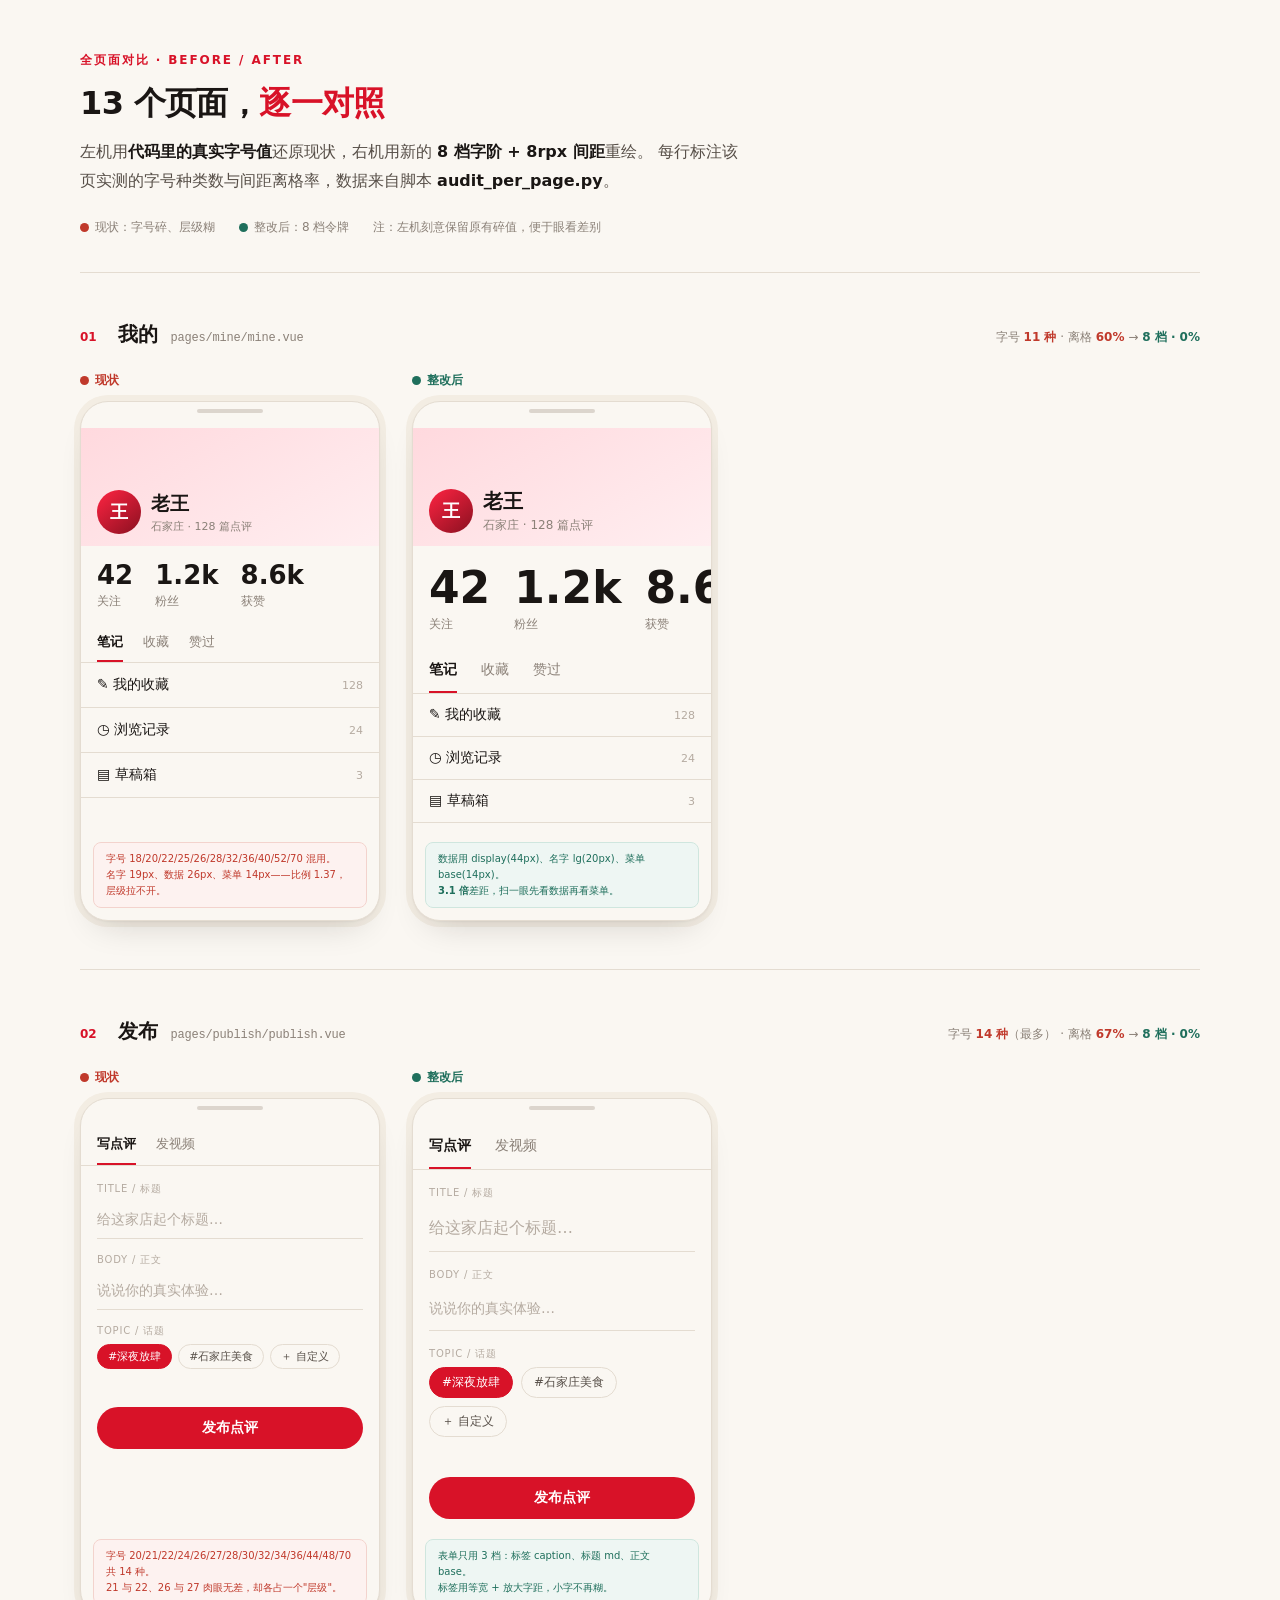
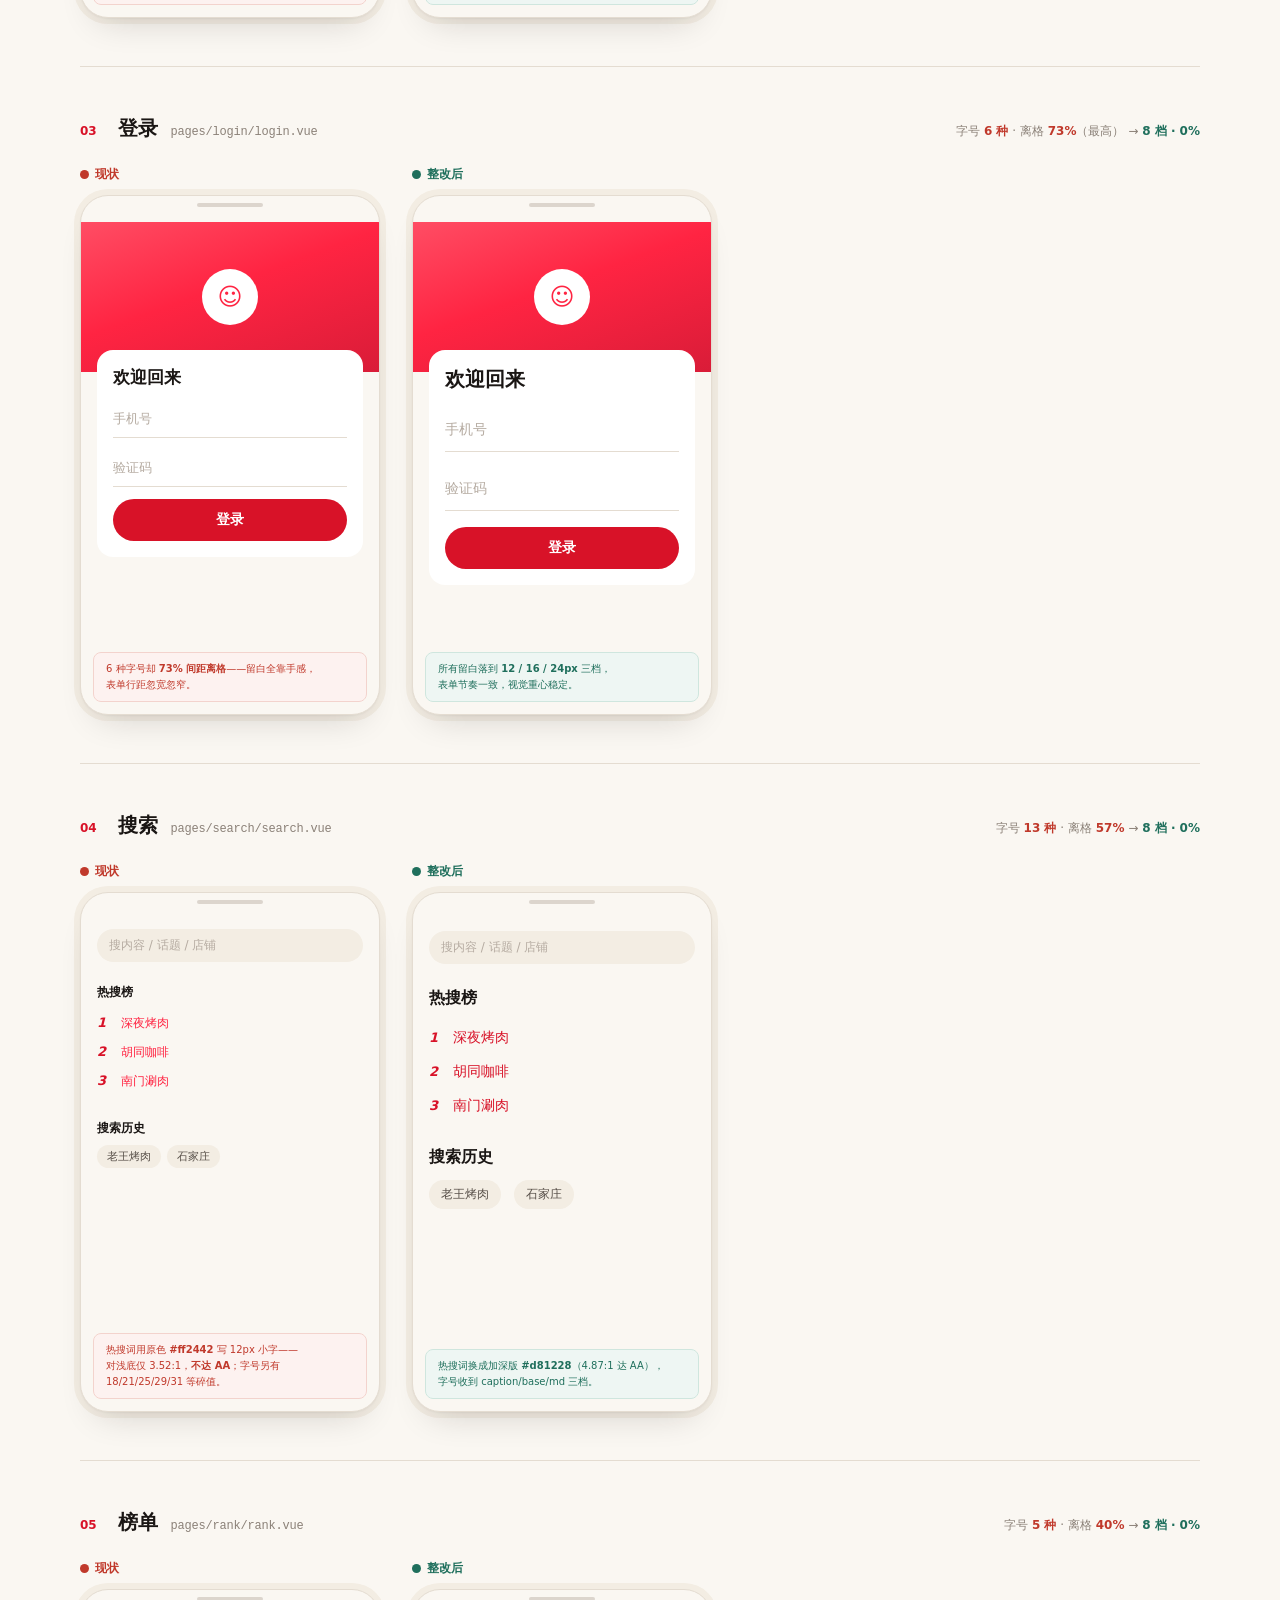
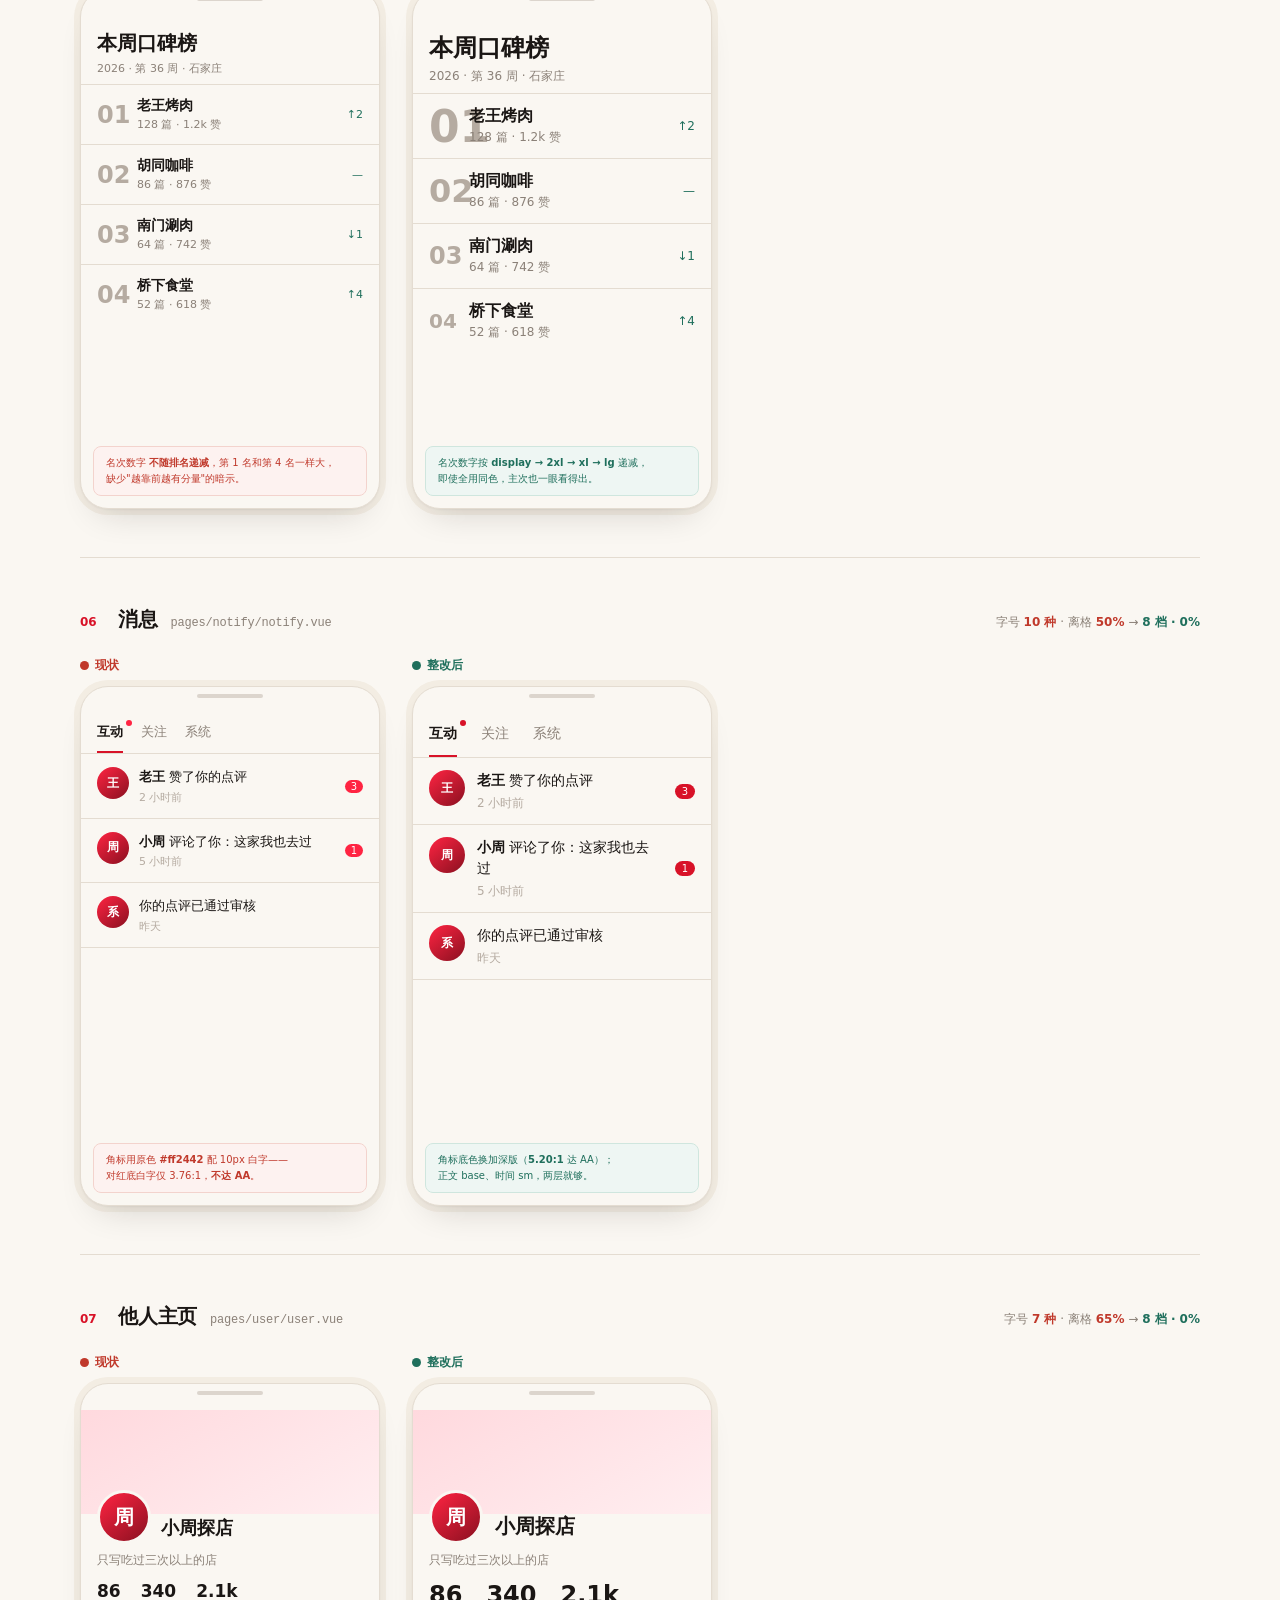
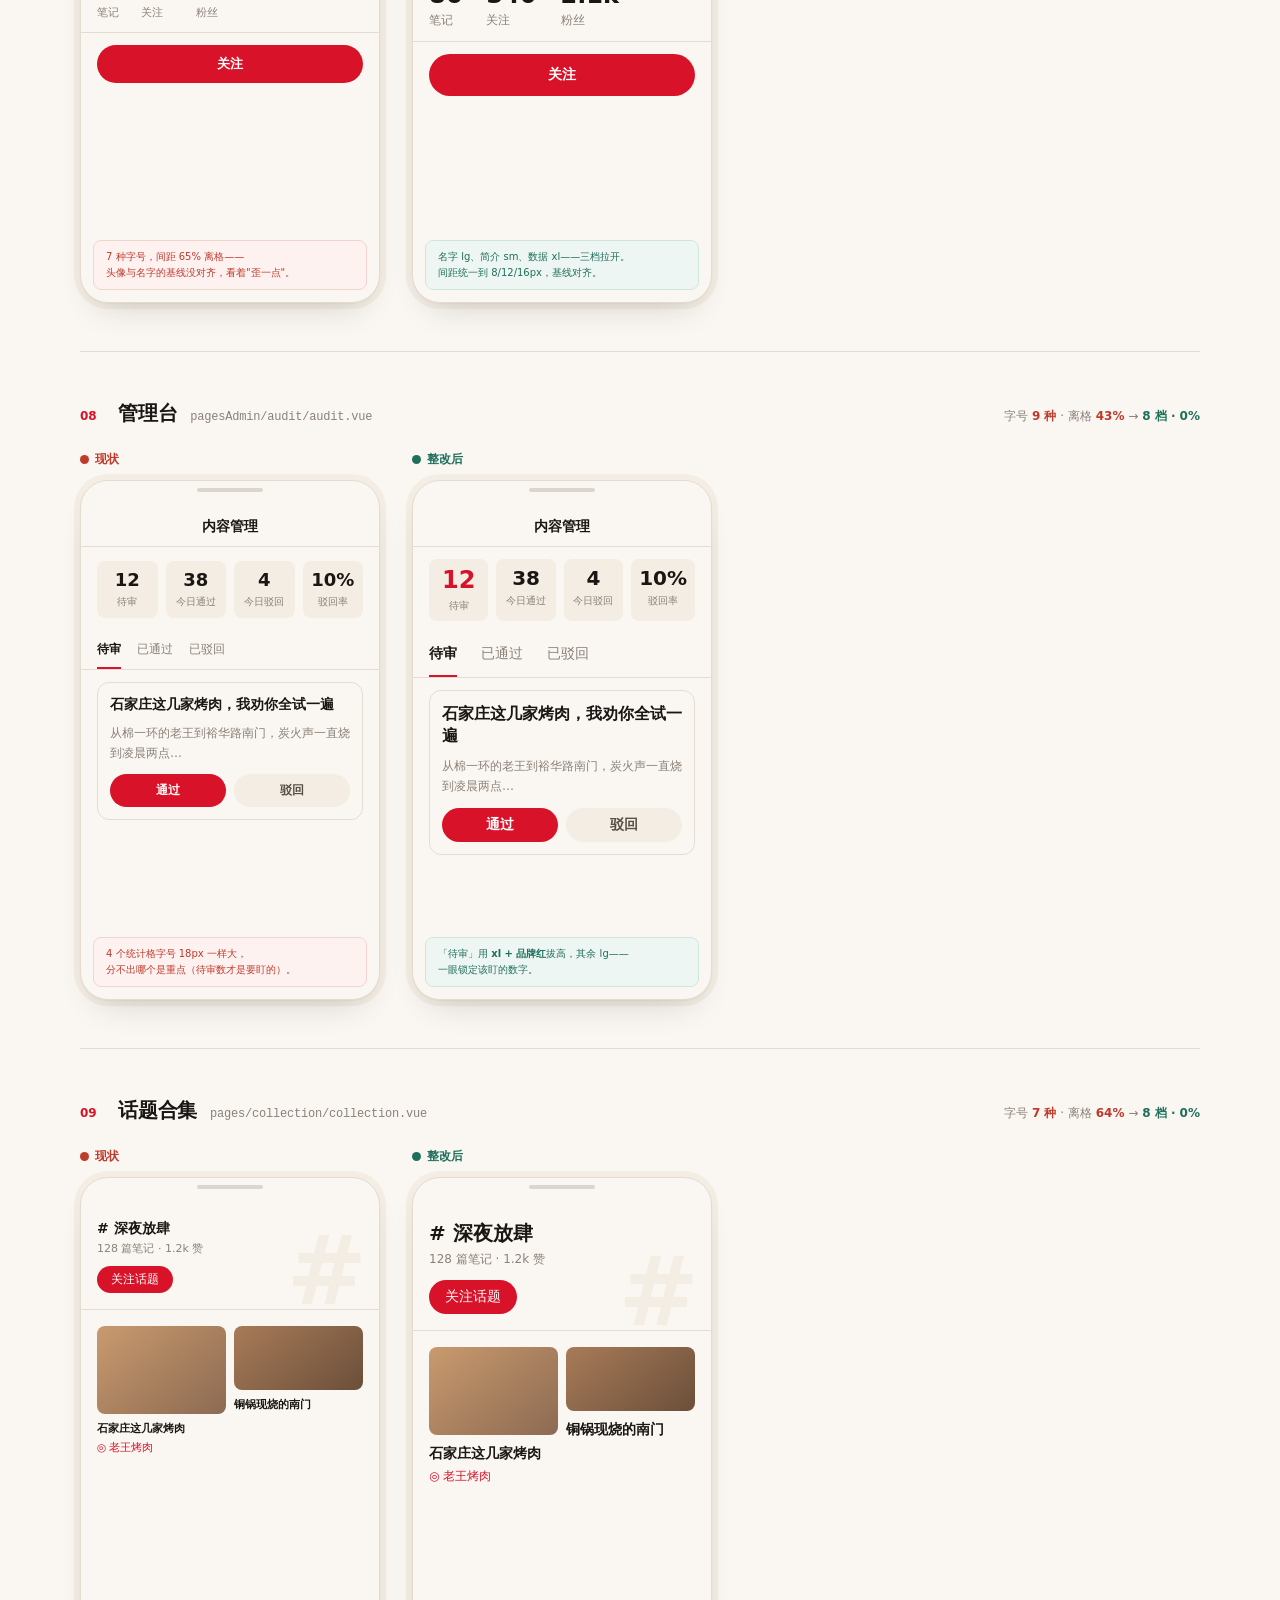
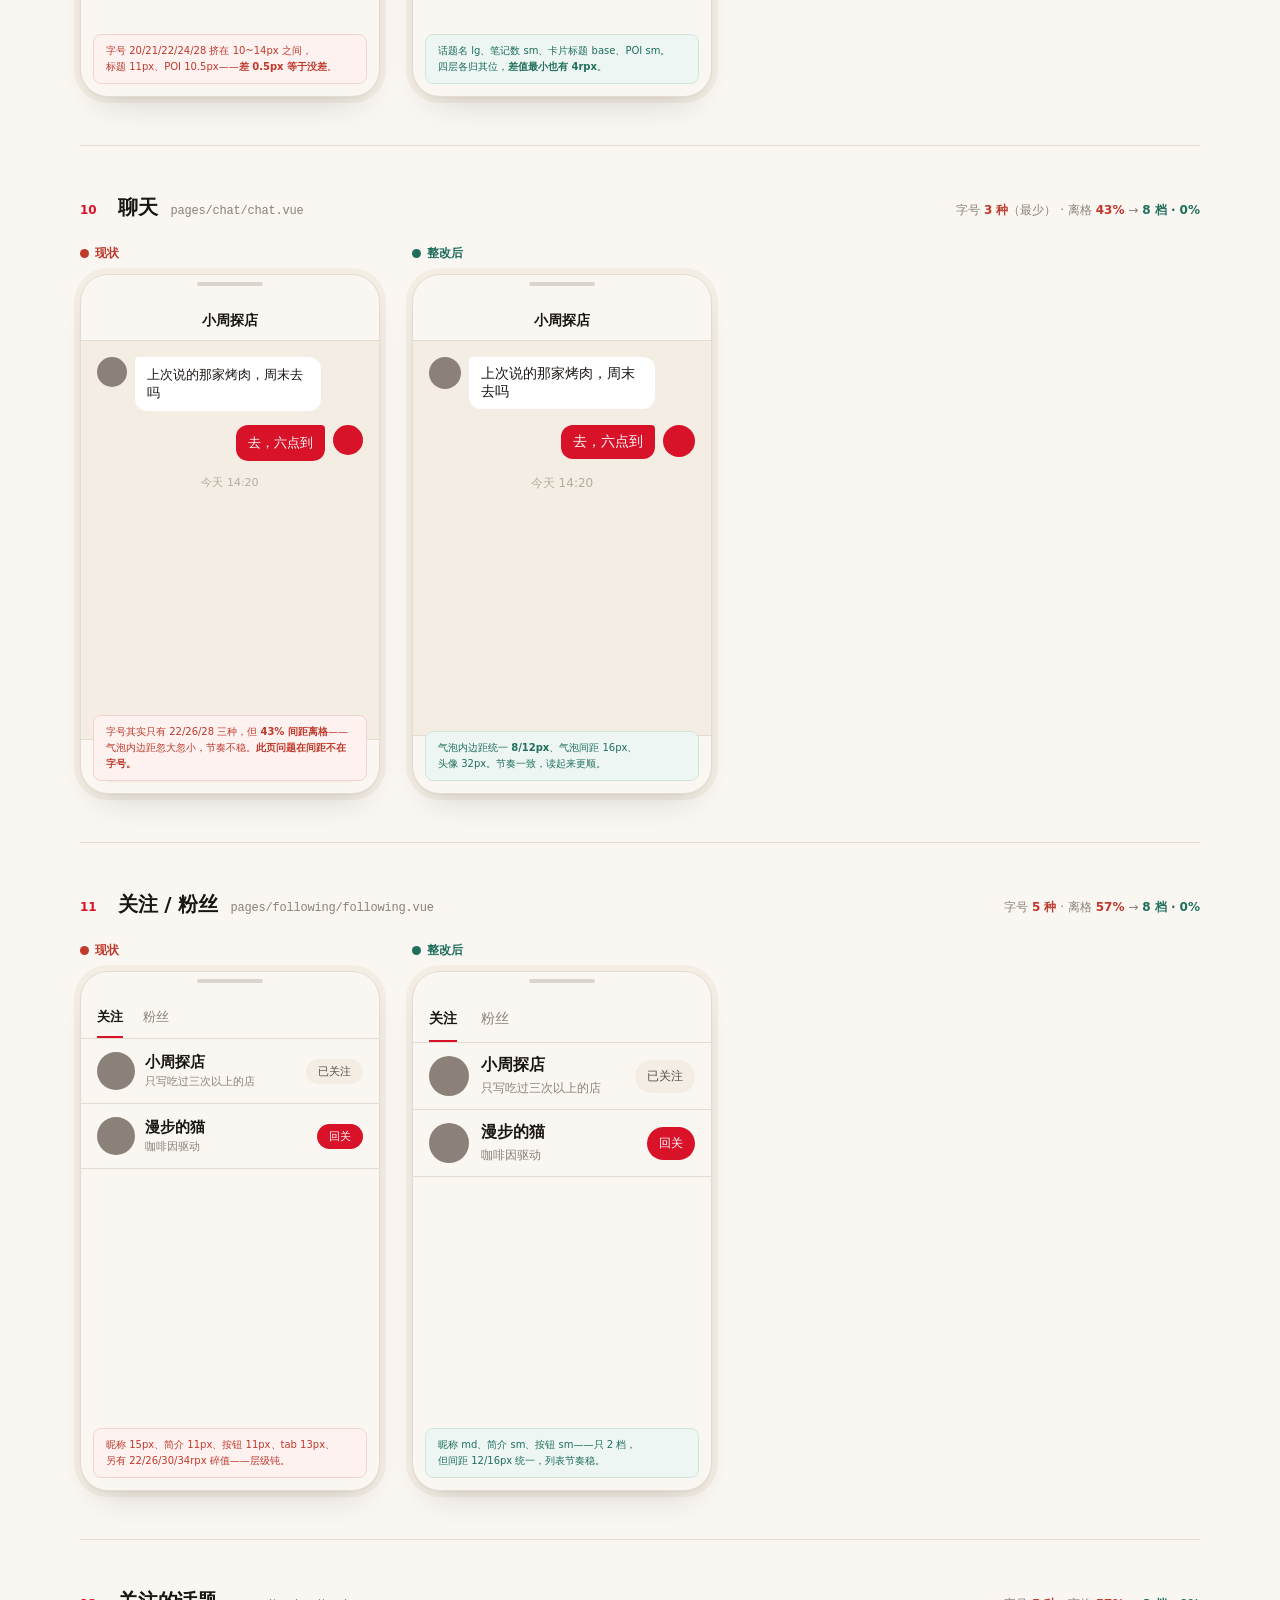
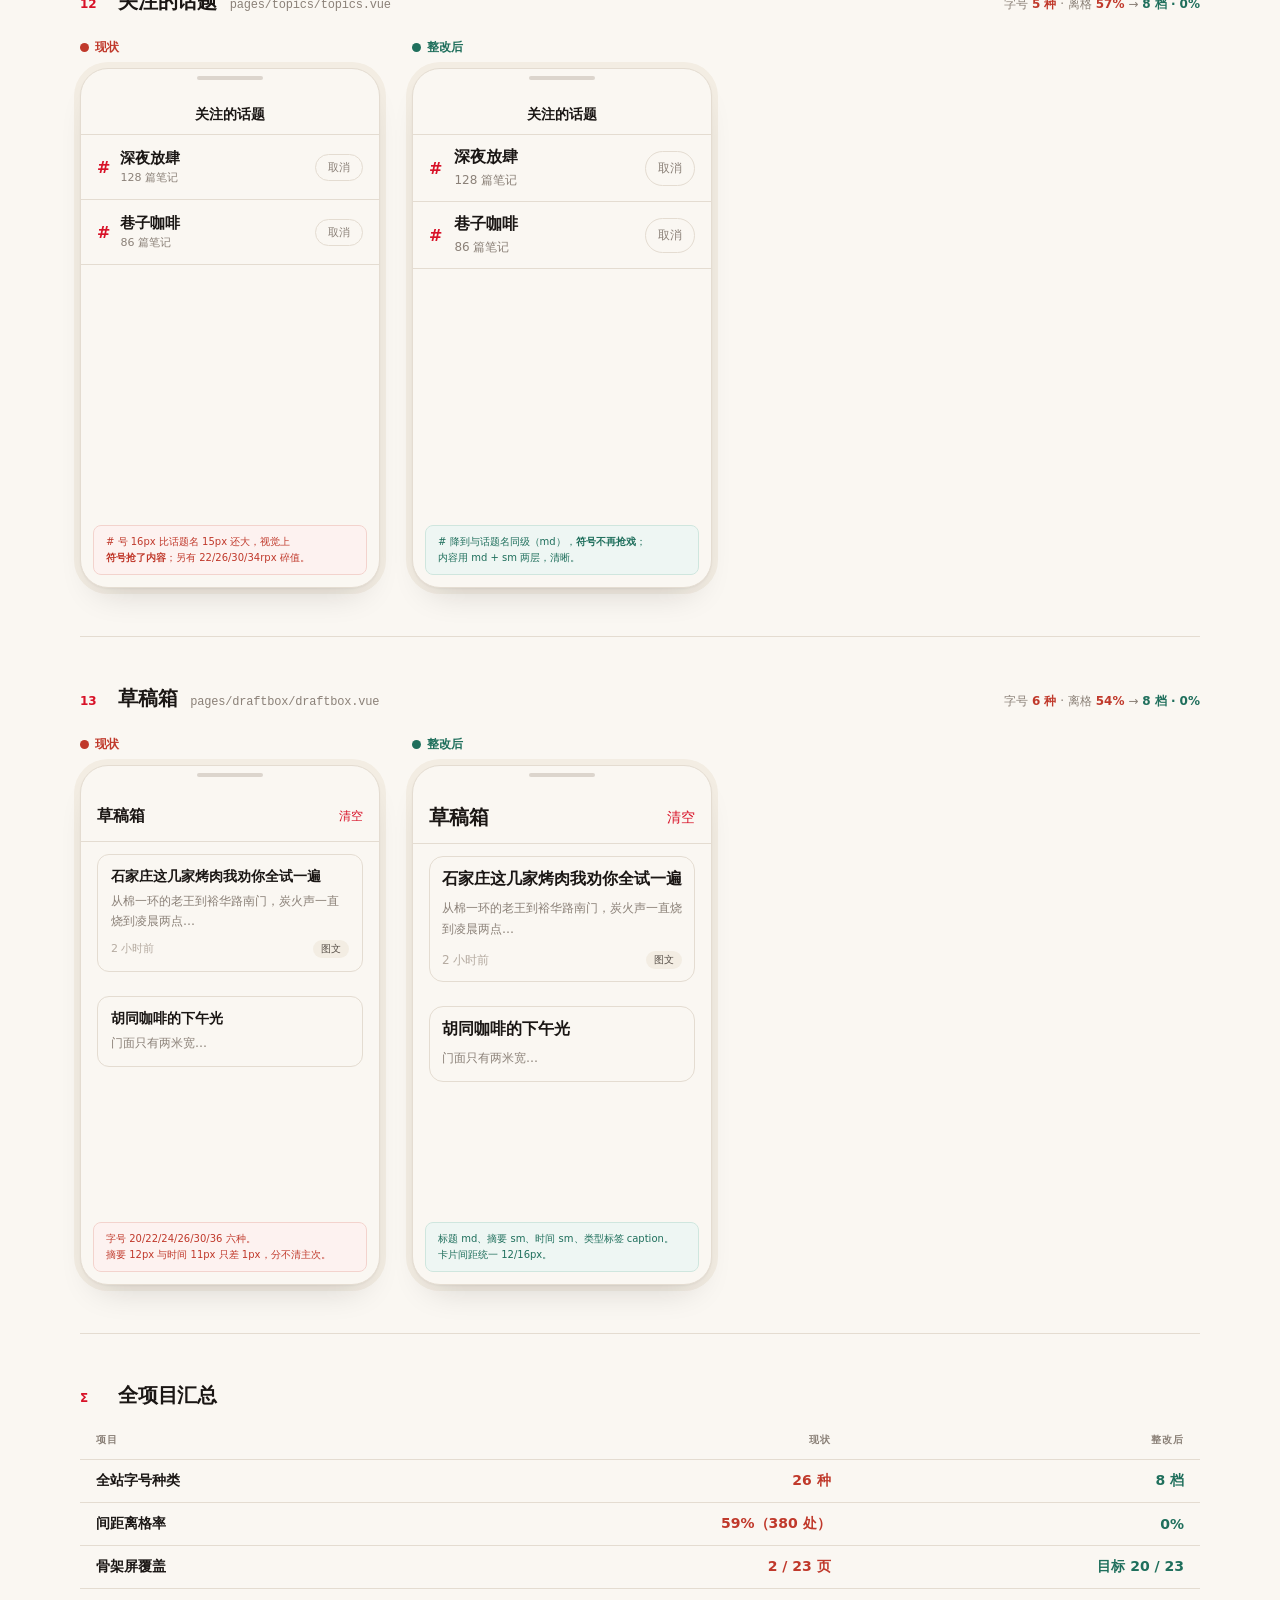
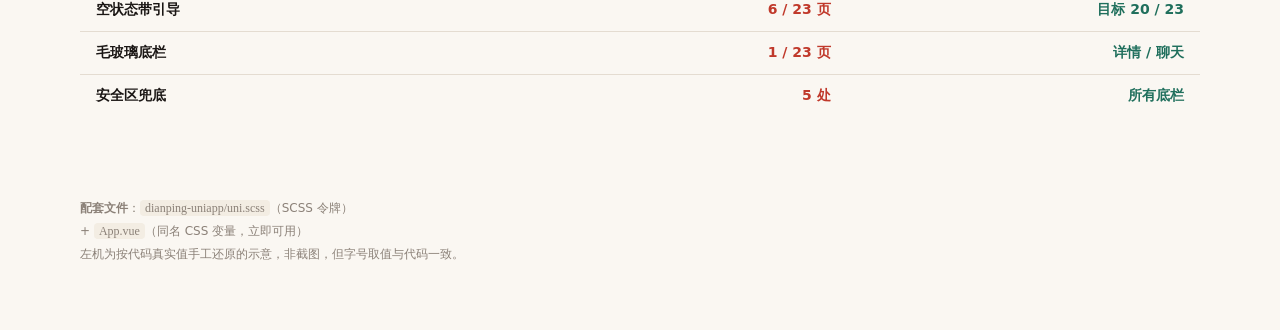
==== commit 05c4508f: "docs(设计): 整改原型补 5 页对比（话题合集/聊天/关注粉丝/关注话题/草稿箱） 全页面对比原型从 8 页扩到 13 页。新增 5 页前后双机并排： - 09 话题合集 collection（" ====
--- a/设计/UI整改原型-全页面对比.html
+++ b/设计/UI整改原型-全页面对比.html
@@ -201,7 +201,7 @@
 <div class="wrap">
   <header>
     <div class="eyebrow">全页面对比 · Before / After</div>
-    <h1>8 个页面，<em>逐一对照</em></h1>
+    <h1>13 个页面，<em>逐一对照</em></h1>
     <p class="lede">
       左机用<b>代码里的真实字号值</b>还原现状，右机用新的 <b>8 档字阶 + 8rpx 间距</b>重绘。
       每行标注该页实测的字号种类数与间距离格率，数据来自脚本 <b>audit_per_page.py</b>。
@@ -723,6 +723,351 @@
           <div class="note ok">
             「待审」用 <b>xl + 品牌红</b>拔高，其余 lg——<br>
             一眼锁定该盯的数字。
+          </div>
+        </div>
+      </div>
+    </div>
+  </section>
+
+  <!-- ========== 9 收藏/话题合集 ========== -->
+  <section class="row">
+    <div class="row-head">
+      <span class="row-no">09</span>
+      <h2 class="row-t">话题合集 <code>pages/collection/collection.vue</code></h2>
+      <span class="row-stat">字号 <b>7 种</b> · 离格 <b>64%</b> → <i>8 档 · 0%</i></span>
+    </div>
+    <div class="pair">
+      <div class="slot">
+        <div class="slot-label bad"><i class="dot bad"></i>现状</div>
+        <div class="phone">
+          <div class="scr">
+            <div class="statusbar"></div>
+            <div style="padding:16px;border-bottom:1px solid var(--line);position:relative">
+              <div style="font-size:14px;font-weight:700"># 深夜放肆</div>
+              <div style="font-size:11px;color:#8b8178;margin-top:3px">128 篇笔记 · 1.2k 赞</div>
+              <div style="display:inline-block;font-size:12px;padding:5px 14px;border-radius:999px;background:#d81228;color:#fff;margin-top:10px">关注话题</div>
+              <div style="position:absolute;right:12px;bottom:-18px;font-size:96px;font-weight:700;color:#f3ede3">#</div>
+            </div>
+            <div style="display:flex;gap:8px;padding:16px">
+              <div style="flex:1">
+                <div style="height:88px;border-radius:8px;background:linear-gradient(140deg,#c99a6e,#8c6a52);margin-bottom:7px"></div>
+                <div style="font-size:11px;font-weight:600;line-height:1.4;margin-bottom:4px">石家庄这几家烤肉</div>
+                <div style="font-size:10.5px;color:#d81228">◎ 老王烤肉</div>
+              </div>
+              <div style="flex:1">
+                <div style="height:64px;border-radius:8px;background:linear-gradient(140deg,#a87b58,#6b4f3a);margin-bottom:7px"></div>
+                <div style="font-size:11px;font-weight:600;line-height:1.4">铜锅现烧的南门</div>
+              </div>
+            </div>
+          </div>
+          <div class="note bad">
+            字号 20/21/22/24/28 挤在 10~14px 之间，<br>
+            标题 11px、POI 10.5px——<b>差 0.5px 等于没差</b>。
+          </div>
+        </div>
+      </div>
+      <div class="slot">
+        <div class="slot-label ok"><i class="dot ok"></i>整改后</div>
+        <div class="phone">
+          <div class="scr">
+            <div class="statusbar"></div>
+            <div style="padding:var(--sp-4);border-bottom:1px solid var(--line);position:relative">
+              <div style="font-size:var(--fs-lg);font-weight:700"># 深夜放肆</div>
+              <div style="font-size:var(--fs-sm);color:var(--ink3);margin-top:var(--sp-1)">128 篇笔记 · 1.2k 赞</div>
+              <div style="display:inline-block;font-size:var(--fs-base);padding:var(--sp-2) var(--sp-4);border-radius:var(--r-pill);background:var(--brand-deep);color:#fff;margin-top:var(--sp-3)">关注话题</div>
+              <div style="position:absolute;right:var(--sp-3);bottom:-18px;font-size:96px;font-weight:700;color:var(--soft)">#</div>
+            </div>
+            <div style="display:flex;gap:var(--sp-2);padding:var(--sp-4)">
+              <div style="flex:1">
+                <div style="height:88px;border-radius:var(--r-md);background:linear-gradient(140deg,#c99a6e,#8c6a52);margin-bottom:var(--sp-2)"></div>
+                <div style="font-size:var(--fs-base);font-weight:600;line-height:1.45;margin-bottom:var(--sp-1)">石家庄这几家烤肉</div>
+                <div style="font-size:var(--fs-sm);color:var(--brand-deep)">◎ 老王烤肉</div>
+              </div>
+              <div style="flex:1">
+                <div style="height:64px;border-radius:var(--r-md);background:linear-gradient(140deg,#a87b58,#6b4f3a);margin-bottom:var(--sp-2)"></div>
+                <div style="font-size:var(--fs-base);font-weight:600;line-height:1.45">铜锅现烧的南门</div>
+              </div>
+            </div>
+          </div>
+          <div class="note ok">
+            话题名 lg、笔记数 sm、卡片标题 base、POI sm。<br>
+            四层各归其位，<b>差值最小也有 4rpx</b>。
+          </div>
+        </div>
+      </div>
+    </div>
+  </section>
+
+  <!-- ========== 10 聊天 ========== -->
+  <section class="row">
+    <div class="row-head">
+      <span class="row-no">10</span>
+      <h2 class="row-t">聊天 <code>pages/chat/chat.vue</code></h2>
+      <span class="row-stat">字号 <b>3 种</b>（最少） · 离格 <b>43%</b> → <i>8 档 · 0%</i></span>
+    </div>
+    <div class="pair">
+      <div class="slot">
+        <div class="slot-label bad"><i class="dot bad"></i>现状</div>
+        <div class="phone">
+          <div class="scr">
+            <div class="statusbar"></div>
+            <div class="titlebar" style="font-size:14px">小周探店</div>
+            <div style="padding:16px;background:var(--soft);flex:1">
+              <div style="display:flex;gap:8px;margin-bottom:14px">
+                <div style="width:30px;height:30px;border-radius:50%;background:#8b8178;flex-shrink:0"></div>
+                <div style="background:#fff;padding:9px 12px;border-radius:4px 12px 12px 12px;font-size:13px;max-width:70%">上次说的那家烤肉，周末去吗</div>
+              </div>
+              <div style="display:flex;gap:8px;margin-bottom:14px;flex-direction:row-reverse">
+                <div style="width:30px;height:30px;border-radius:50%;background:#d81228;flex-shrink:0"></div>
+                <div style="background:#d81228;color:#fff;padding:9px 12px;border-radius:12px 4px 12px 12px;font-size:13px;max-width:70%">去，六点到</div>
+              </div>
+              <div style="text-align:center;font-size:11px;color:#b5aba1">今天 14:20</div>
+            </div>
+            <div style="display:flex;gap:8px;padding:10px 16px;border-top:1px solid var(--line);align-items:center">
+              <div style="flex:1;background:var(--soft);border-radius:999px;padding:8px 12px;font-size:12px;color:#b5aba1">说点什么…</div>
+            </div>
+          </div>
+          <div class="note bad">
+            字号其实只有 22/26/28 三种，但 <b>43% 间距离格</b>——<br>
+            气泡内边距忽大忽小，节奏不稳。<b>此页问题在间距不在字号。</b>
+          </div>
+        </div>
+      </div>
+      <div class="slot">
+        <div class="slot-label ok"><i class="dot ok"></i>整改后</div>
+        <div class="phone">
+          <div class="scr">
+            <div class="statusbar"></div>
+            <div class="titlebar" style="font-size:var(--fs-base)">小周探店</div>
+            <div style="padding:var(--sp-4);background:var(--soft);flex:1">
+              <div style="display:flex;gap:var(--sp-2);margin-bottom:var(--sp-4)">
+                <div style="width:32px;height:32px;border-radius:50%;background:var(--ink3);flex-shrink:0"></div>
+                <div style="background:#fff;padding:var(--sp-2) var(--sp-3);border-radius:4px 12px 12px 12px;font-size:var(--fs-base);max-width:70%">上次说的那家烤肉，周末去吗</div>
+              </div>
+              <div style="display:flex;gap:var(--sp-2);margin-bottom:var(--sp-4);flex-direction:row-reverse">
+                <div style="width:32px;height:32px;border-radius:50%;background:var(--brand-deep);flex-shrink:0"></div>
+                <div style="background:var(--brand-deep);color:#fff;padding:var(--sp-2) var(--sp-3);border-radius:12px 4px 12px 12px;font-size:var(--fs-base);max-width:70%">去，六点到</div>
+              </div>
+              <div style="text-align:center;font-size:var(--fs-sm);color:var(--ink4)">今天 14:20</div>
+            </div>
+            <div style="display:flex;gap:var(--sp-2);padding:var(--sp-3) var(--sp-4);border-top:1px solid var(--line);align-items:center">
+              <div style="flex:1;background:var(--soft);border-radius:var(--r-pill);padding:var(--sp-2) var(--sp-3);font-size:var(--fs-sm);color:var(--ink4)">说点什么…</div>
+            </div>
+          </div>
+          <div class="note ok">
+            气泡内边距统一 <b>8/12px</b>、气泡间距 16px、<br>
+            头像 32px。节奏一致，读起来更顺。
+          </div>
+        </div>
+      </div>
+    </div>
+  </section>
+
+  <!-- ========== 11 关注/粉丝 ========== -->
+  <section class="row">
+    <div class="row-head">
+      <span class="row-no">11</span>
+      <h2 class="row-t">关注 / 粉丝 <code>pages/following/following.vue</code></h2>
+      <span class="row-stat">字号 <b>5 种</b> · 离格 <b>57%</b> → <i>8 档 · 0%</i></span>
+    </div>
+    <div class="pair">
+      <div class="slot">
+        <div class="slot-label bad"><i class="dot bad"></i>现状</div>
+        <div class="phone">
+          <div class="scr">
+            <div class="statusbar"></div>
+            <div style="display:flex;gap:20px;padding:0 16px;border-bottom:1px solid var(--line)">
+              <div style="font-size:13px;font-weight:600;padding:10px 0;border-bottom:2px solid #d81228">关注</div>
+              <div style="font-size:13px;padding:10px 0;color:#8b8178">粉丝</div>
+            </div>
+            <div style="display:flex;gap:10px;padding:13px 16px;border-bottom:1px solid var(--line);align-items:center">
+              <div style="width:38px;height:38px;border-radius:50%;background:#8b8178;flex-shrink:0"></div>
+              <div style="flex:1;min-width:0">
+                <div style="font-size:15px;font-weight:600">小周探店</div>
+                <div style="font-size:11px;color:#8b8178;margin-top:2px">只写吃过三次以上的店</div>
+              </div>
+              <div style="font-size:11px;padding:5px 12px;border-radius:999px;background:#f3ede3;color:#574f48">已关注</div>
+            </div>
+            <div style="display:flex;gap:10px;padding:13px 16px;border-bottom:1px solid var(--line);align-items:center">
+              <div style="width:38px;height:38px;border-radius:50%;background:#8b8178;flex-shrink:0"></div>
+              <div style="flex:1;min-width:0">
+                <div style="font-size:15px;font-weight:600">漫步的猫</div>
+                <div style="font-size:11px;color:#8b8178;margin-top:2px">咖啡因驱动</div>
+              </div>
+              <div style="font-size:11px;padding:5px 12px;border-radius:999px;background:#d81228;color:#fff">回关</div>
+            </div>
+          </div>
+          <div class="note bad">
+            昵称 15px、简介 11px、按钮 11px、tab 13px、<br>
+            另有 22/26/30/34rpx 碎值——层级钝。
+          </div>
+        </div>
+      </div>
+      <div class="slot">
+        <div class="slot-label ok"><i class="dot ok"></i>整改后</div>
+        <div class="phone">
+          <div class="scr">
+            <div class="statusbar"></div>
+            <div style="display:flex;gap:var(--sp-5);padding:0 var(--sp-4);border-bottom:1px solid var(--line)">
+              <div style="font-size:var(--fs-base);font-weight:600;padding:var(--sp-3) 0;border-bottom:2px solid var(--brand-deep)">关注</div>
+              <div style="font-size:var(--fs-base);padding:var(--sp-3) 0;color:var(--ink3)">粉丝</div>
+            </div>
+            <div style="display:flex;gap:var(--sp-3);padding:var(--sp-3) var(--sp-4);border-bottom:1px solid var(--line);align-items:center">
+              <div style="width:40px;height:40px;border-radius:50%;background:var(--ink3);flex-shrink:0"></div>
+              <div style="flex:1;min-width:0">
+                <div style="font-size:var(--fs-md);font-weight:600">小周探店</div>
+                <div style="font-size:var(--fs-sm);color:var(--ink3);margin-top:var(--sp-1)">只写吃过三次以上的店</div>
+              </div>
+              <div style="font-size:var(--fs-sm);padding:var(--sp-2) var(--sp-3);border-radius:var(--r-pill);background:var(--soft);color:var(--ink2)">已关注</div>
+            </div>
+            <div style="display:flex;gap:var(--sp-3);padding:var(--sp-3) var(--sp-4);border-bottom:1px solid var(--line);align-items:center">
+              <div style="width:40px;height:40px;border-radius:50%;background:var(--ink3);flex-shrink:0"></div>
+              <div style="flex:1;min-width:0">
+                <div style="font-size:var(--fs-md);font-weight:600">漫步的猫</div>
+                <div style="font-size:var(--fs-sm);color:var(--ink3);margin-top:var(--sp-1)">咖啡因驱动</div>
+              </div>
+              <div style="font-size:var(--fs-sm);padding:var(--sp-2) var(--sp-3);border-radius:var(--r-pill);background:var(--brand-deep);color:#fff">回关</div>
+            </div>
+          </div>
+          <div class="note ok">
+            昵称 md、简介 sm、按钮 sm——只 2 档，<br>
+            但间距 12/16px 统一，列表节奏稳。
+          </div>
+        </div>
+      </div>
+    </div>
+  </section>
+
+  <!-- ========== 12 关注话题 ========== -->
+  <section class="row">
+    <div class="row-head">
+      <span class="row-no">12</span>
+      <h2 class="row-t">关注的话题 <code>pages/topics/topics.vue</code></h2>
+      <span class="row-stat">字号 <b>5 种</b> · 离格 <b>57%</b> → <i>8 档 · 0%</i></span>
+    </div>
+    <div class="pair">
+      <div class="slot">
+        <div class="slot-label bad"><i class="dot bad"></i>现状</div>
+        <div class="phone">
+          <div class="scr">
+            <div class="statusbar"></div>
+            <div class="titlebar" style="font-size:14px">关注的话题</div>
+            <div style="display:flex;gap:10px;padding:14px 16px;border-bottom:1px solid var(--line);align-items:center">
+              <div style="font-size:16px;font-weight:700;color:#d81228">#</div>
+              <div style="flex:1;min-width:0">
+                <div style="font-size:15px;font-weight:600">深夜放肆</div>
+                <div style="font-size:11px;color:#8b8178;margin-top:2px">128 篇笔记</div>
+              </div>
+              <div style="font-size:11px;padding:5px 12px;border:1px solid var(--line);border-radius:999px;color:#8b8178">取消</div>
+            </div>
+            <div style="display:flex;gap:10px;padding:14px 16px;border-bottom:1px solid var(--line);align-items:center">
+              <div style="font-size:16px;font-weight:700;color:#d81228">#</div>
+              <div style="flex:1;min-width:0">
+                <div style="font-size:15px;font-weight:600">巷子咖啡</div>
+                <div style="font-size:11px;color:#8b8178;margin-top:2px">86 篇笔记</div>
+              </div>
+              <div style="font-size:11px;padding:5px 12px;border:1px solid var(--line);border-radius:999px;color:#8b8178">取消</div>
+            </div>
+          </div>
+          <div class="note bad">
+            # 号 16px 比话题名 15px 还大，视觉上<br>
+            <b>符号抢了内容</b>；另有 22/26/30/34rpx 碎值。
+          </div>
+        </div>
+      </div>
+      <div class="slot">
+        <div class="slot-label ok"><i class="dot ok"></i>整改后</div>
+        <div class="phone">
+          <div class="scr">
+            <div class="statusbar"></div>
+            <div class="titlebar" style="font-size:var(--fs-base)">关注的话题</div>
+            <div style="display:flex;gap:var(--sp-3);padding:var(--sp-3) var(--sp-4);border-bottom:1px solid var(--line);align-items:center">
+              <div style="font-size:var(--fs-md);font-weight:700;color:var(--brand-deep)">#</div>
+              <div style="flex:1;min-width:0">
+                <div style="font-size:var(--fs-md);font-weight:600">深夜放肆</div>
+                <div style="font-size:var(--fs-sm);color:var(--ink3);margin-top:var(--sp-1)">128 篇笔记</div>
+              </div>
+              <div style="font-size:var(--fs-sm);padding:var(--sp-2) var(--sp-3);border:1px solid var(--line);border-radius:var(--r-pill);color:var(--ink3)">取消</div>
+            </div>
+            <div style="display:flex;gap:var(--sp-3);padding:var(--sp-3) var(--sp-4);border-bottom:1px solid var(--line);align-items:center">
+              <div style="font-size:var(--fs-md);font-weight:700;color:var(--brand-deep)">#</div>
+              <div style="flex:1;min-width:0">
+                <div style="font-size:var(--fs-md);font-weight:600">巷子咖啡</div>
+                <div style="font-size:var(--fs-sm);color:var(--ink3);margin-top:var(--sp-1)">86 篇笔记</div>
+              </div>
+              <div style="font-size:var(--fs-sm);padding:var(--sp-2) var(--sp-3);border:1px solid var(--line);border-radius:var(--r-pill);color:var(--ink3)">取消</div>
+            </div>
+          </div>
+          <div class="note ok">
+            # 降到与话题名同级（md），<b>符号不再抢戏</b>；<br>
+            内容用 md + sm 两层，清晰。
+          </div>
+        </div>
+      </div>
+    </div>
+  </section>
+
+  <!-- ========== 13 草稿箱 ========== -->
+  <section class="row">
+    <div class="row-head">
+      <span class="row-no">13</span>
+      <h2 class="row-t">草稿箱 <code>pages/draftbox/draftbox.vue</code></h2>
+      <span class="row-stat">字号 <b>6 种</b> · 离格 <b>54%</b> → <i>8 档 · 0%</i></span>
+    </div>
+    <div class="pair">
+      <div class="slot">
+        <div class="slot-label bad"><i class="dot bad"></i>现状</div>
+        <div class="phone">
+          <div class="scr">
+            <div class="statusbar"></div>
+            <div style="display:flex;justify-content:space-between;align-items:center;padding:14px 16px;border-bottom:1px solid var(--line)">
+              <div style="font-size:16px;font-weight:600">草稿箱</div>
+              <div style="font-size:12px;color:#d81228">清空</div>
+            </div>
+            <div style="margin:12px 16px;border:1px solid var(--line);border-radius:12px;padding:13px">
+              <div style="font-size:14px;font-weight:600;margin-bottom:6px">石家庄这几家烤肉我劝你全试一遍</div>
+              <div style="font-size:12px;color:#8b8178;line-height:1.6;margin-bottom:9px">从棉一环的老王到裕华路南门，炭火声一直烧到凌晨两点…</div>
+              <div style="display:flex;justify-content:space-between;align-items:center">
+                <div style="font-size:11px;color:#b5aba1">2 小时前</div>
+                <div style="font-size:10px;padding:2px 8px;border-radius:999px;background:#f3ede3;color:#574f48">图文</div>
+              </div>
+            </div>
+            <div style="margin:12px 16px;border:1px solid var(--line);border-radius:12px;padding:13px">
+              <div style="font-size:14px;font-weight:600;margin-bottom:6px">胡同咖啡的下午光</div>
+              <div style="font-size:12px;color:#8b8178;line-height:1.6">门面只有两米宽…</div>
+            </div>
+          </div>
+          <div class="note bad">
+            字号 20/22/24/26/30/36 六种。<br>
+            摘要 12px 与时间 11px 只差 1px，分不清主次。
+          </div>
+        </div>
+      </div>
+      <div class="slot">
+        <div class="slot-label ok"><i class="dot ok"></i>整改后</div>
+        <div class="phone">
+          <div class="scr">
+            <div class="statusbar"></div>
+            <div style="display:flex;justify-content:space-between;align-items:center;padding:var(--sp-3) var(--sp-4);border-bottom:1px solid var(--line)">
+              <div style="font-size:var(--fs-lg);font-weight:600">草稿箱</div>
+              <div style="font-size:var(--fs-base);color:var(--brand-deep)">清空</div>
+            </div>
+            <div style="margin:var(--sp-3) var(--sp-4);border:1px solid var(--line);border-radius:var(--r-lg);padding:var(--sp-3)">
+              <div style="font-size:var(--fs-md);font-weight:600;margin-bottom:var(--sp-2)">石家庄这几家烤肉我劝你全试一遍</div>
+              <div style="font-size:var(--fs-sm);color:var(--ink3);line-height:1.7;margin-bottom:var(--sp-3)">从棉一环的老王到裕华路南门，炭火声一直烧到凌晨两点…</div>
+              <div style="display:flex;justify-content:space-between;align-items:center">
+                <div style="font-size:var(--fs-sm);color:var(--ink4)">2 小时前</div>
+                <div style="font-size:var(--fs-caption);padding:2px 8px;border-radius:var(--r-pill);background:var(--soft);color:var(--ink2)">图文</div>
+              </div>
+            </div>
+            <div style="margin:var(--sp-3) var(--sp-4);border:1px solid var(--line);border-radius:var(--r-lg);padding:var(--sp-3)">
+              <div style="font-size:var(--fs-md);font-weight:600;margin-bottom:var(--sp-2)">胡同咖啡的下午光</div>
+              <div style="font-size:var(--fs-sm);color:var(--ink3);line-height:1.7">门面只有两米宽…</div>
+            </div>
+          </div>
+          <div class="note ok">
+            标题 md、摘要 sm、时间 sm、类型标签 caption。<br>
+            卡片间距统一 12/16px。
           </div>
         </div>
       </div>
